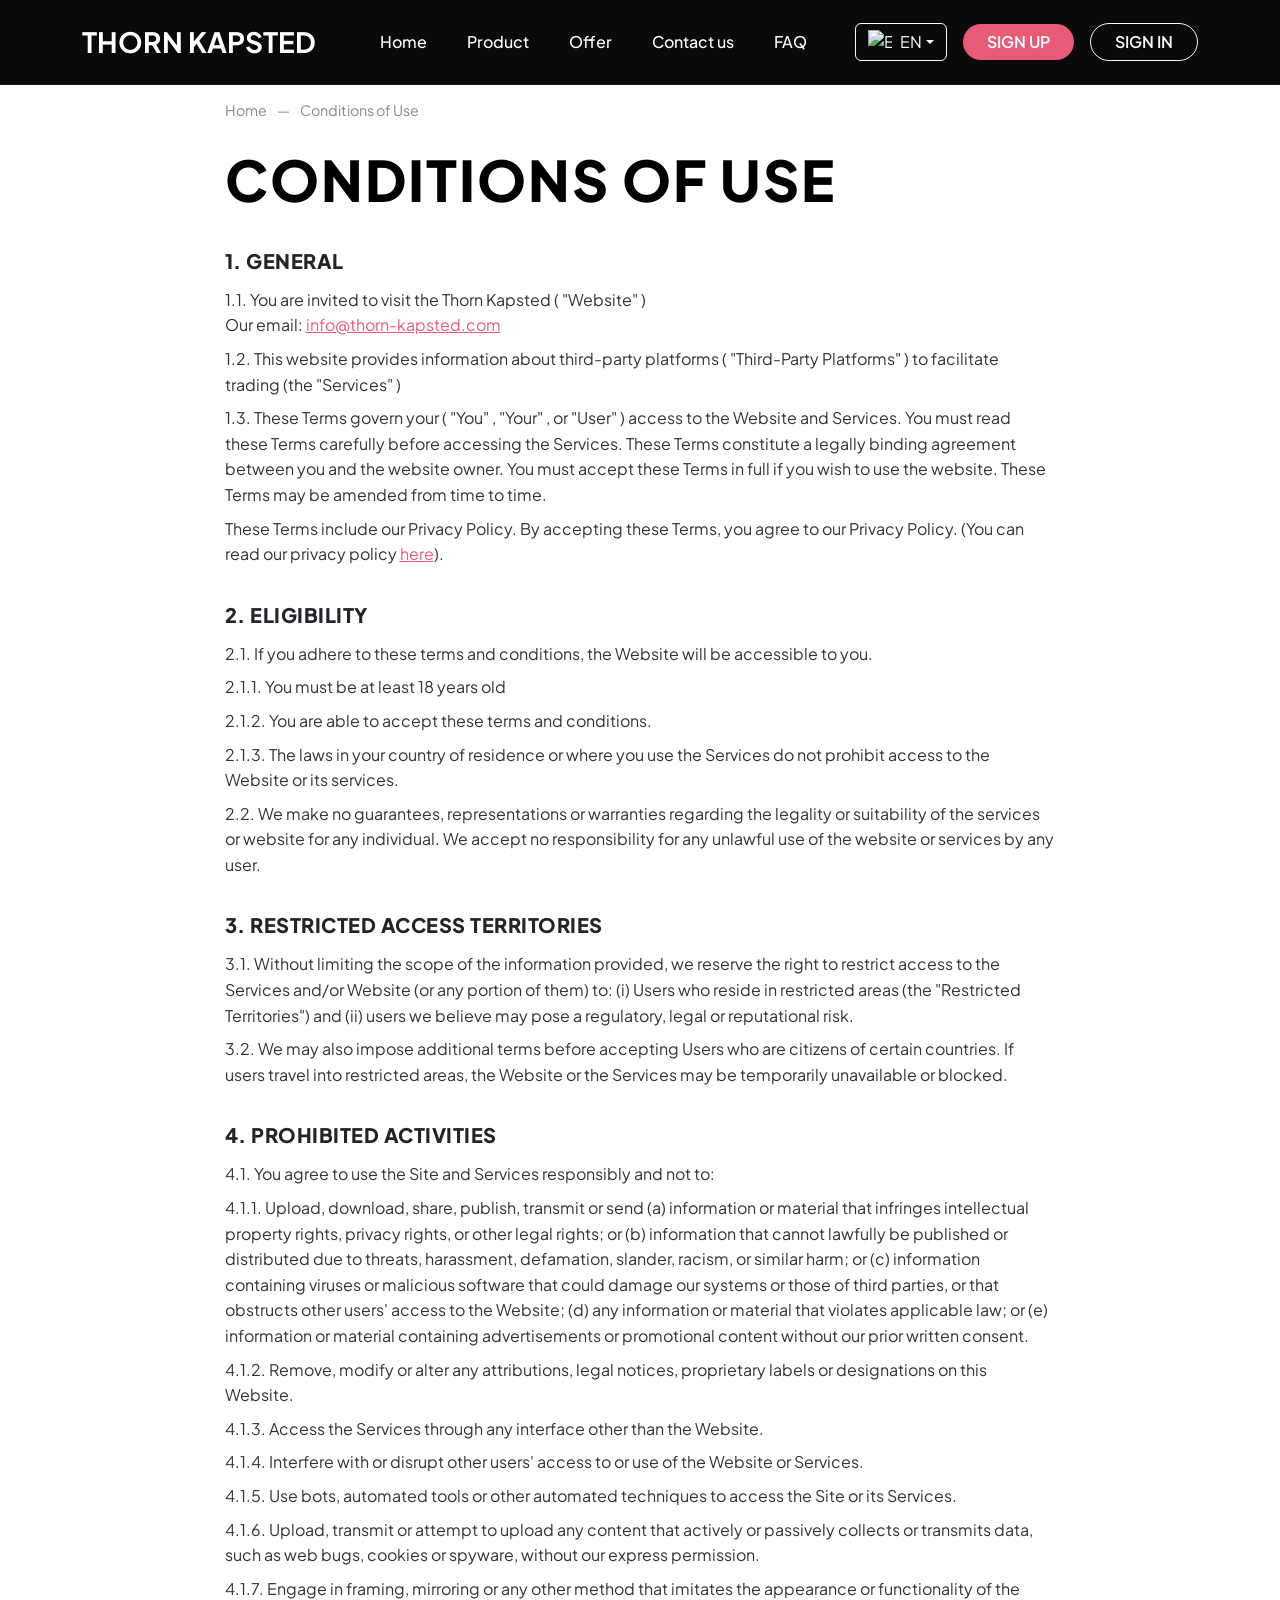
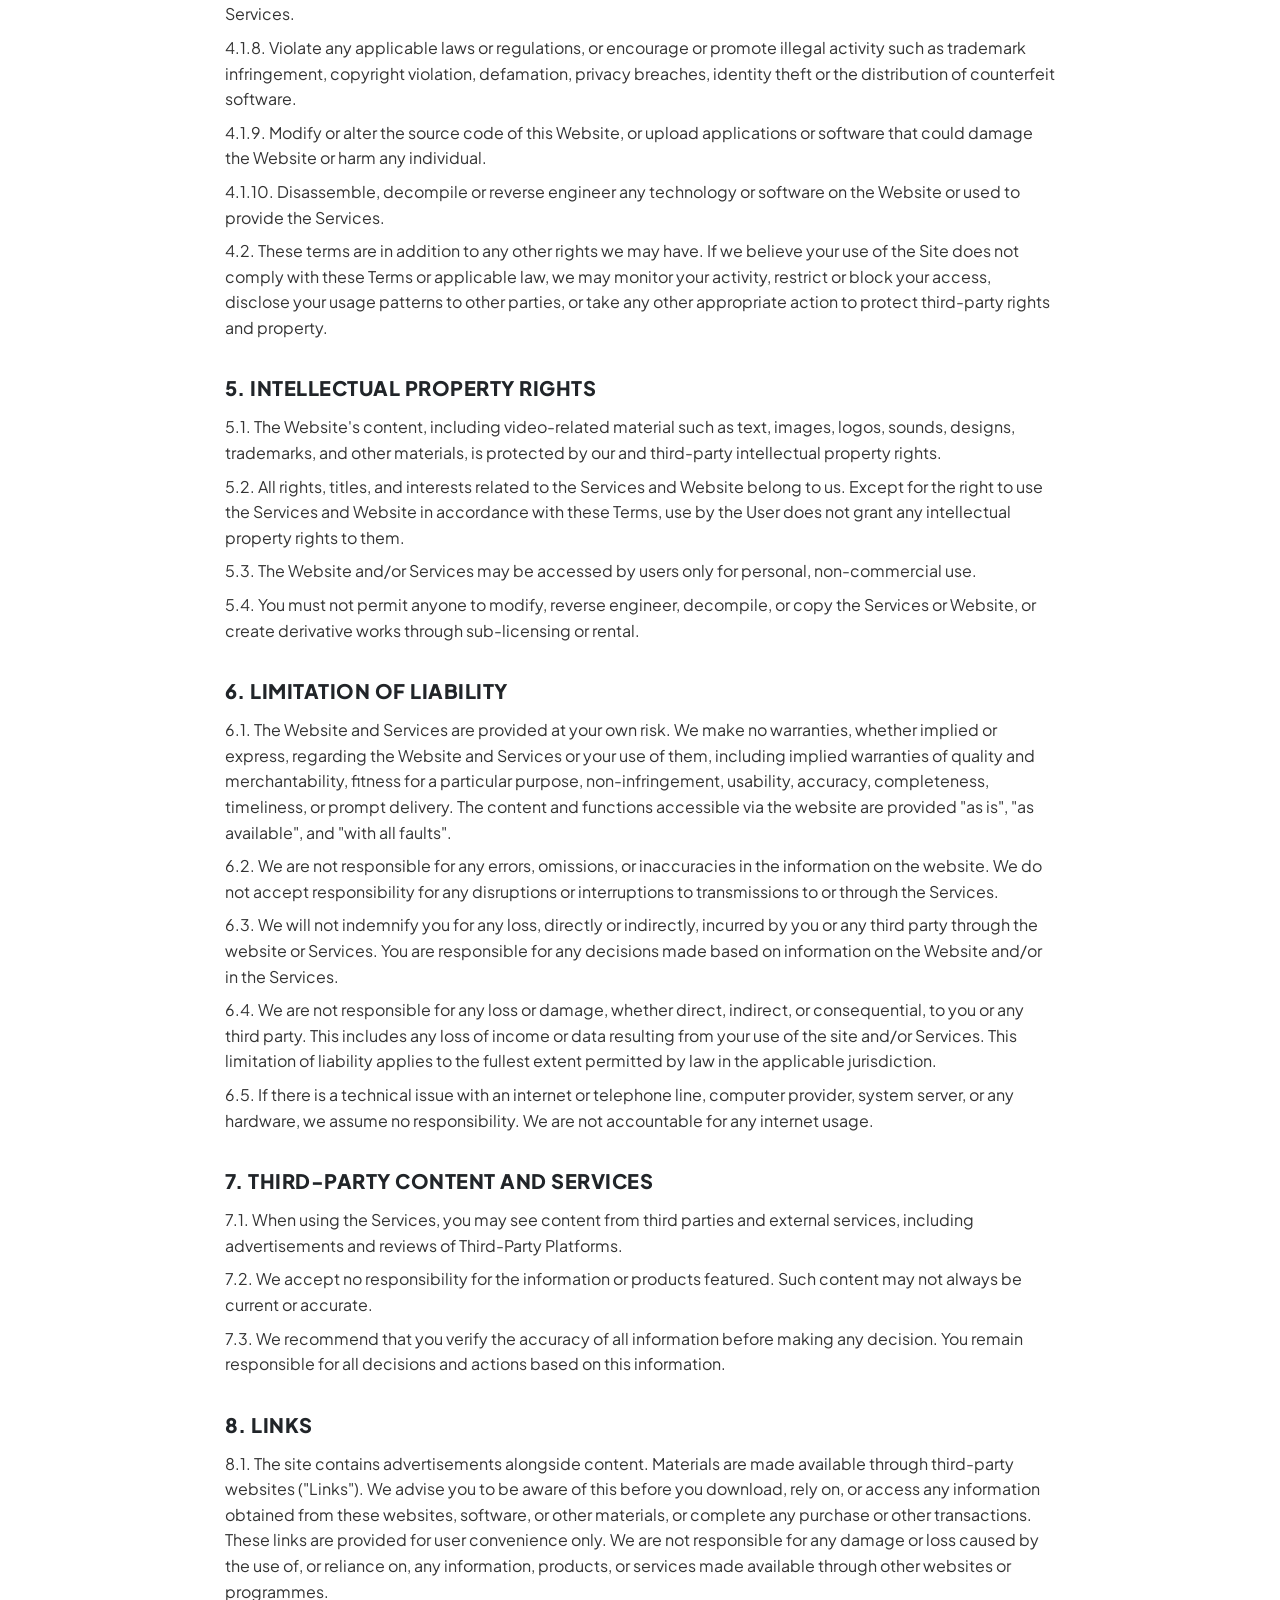
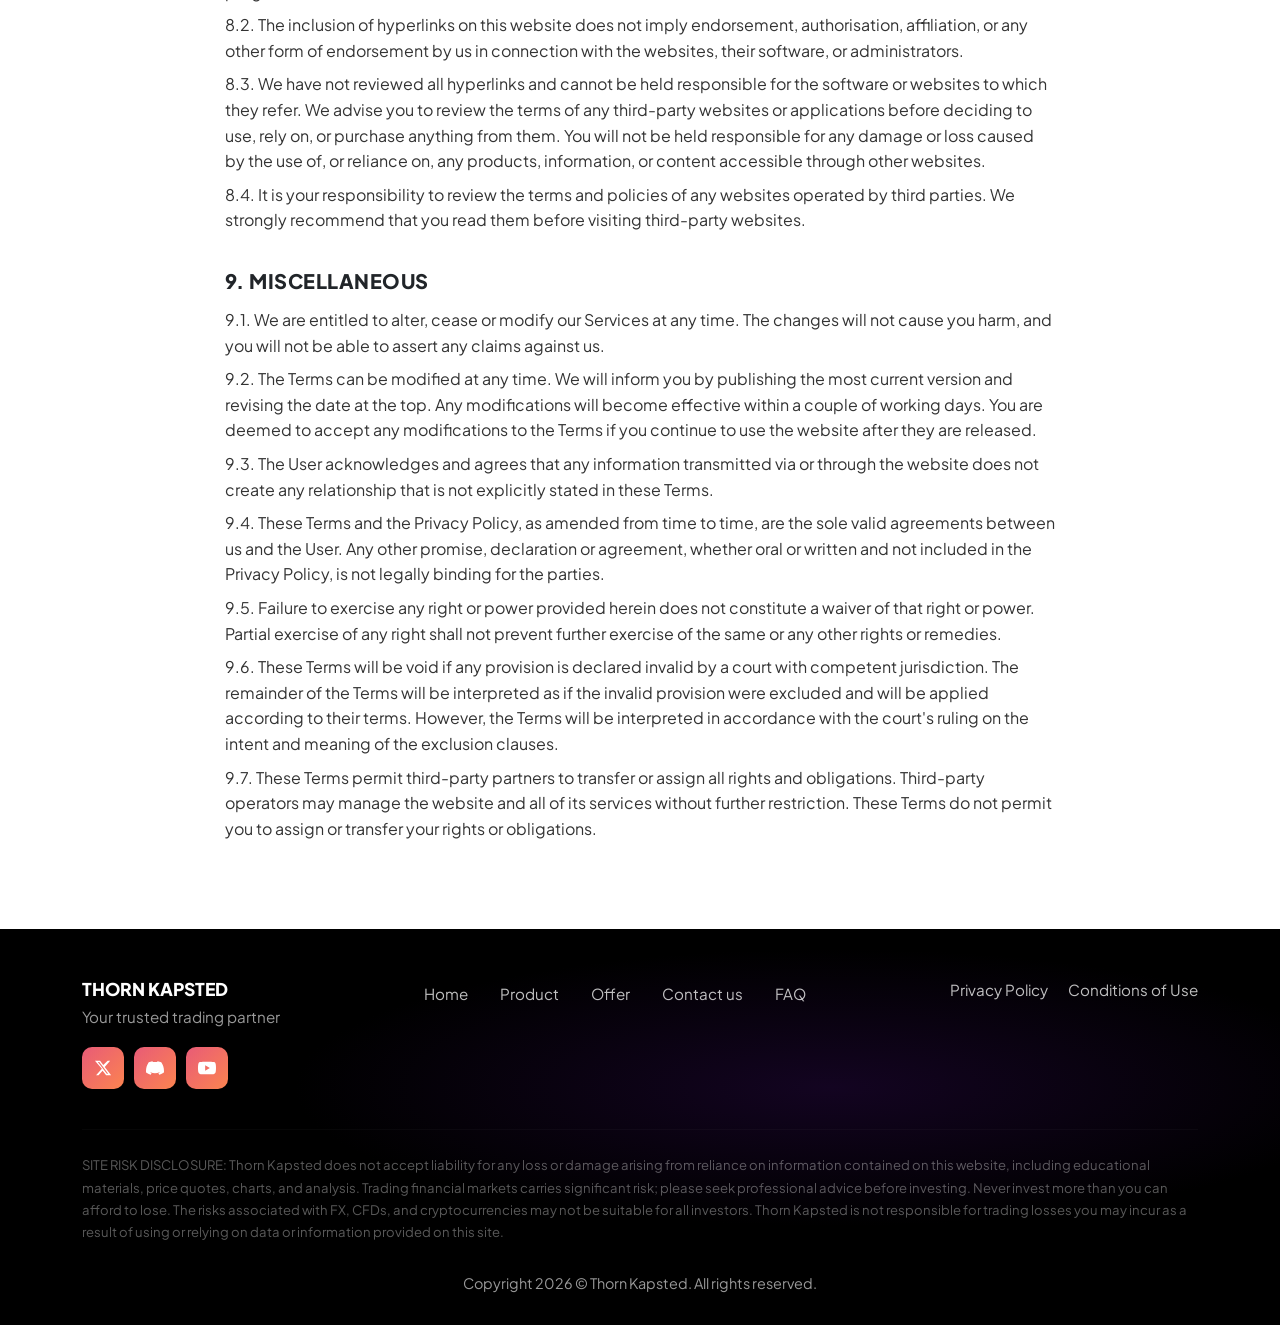
==== conditions.html @ 44f35e10 "." ====
<!DOCTYPE html>
<html lang="sq">
<head>
  <meta charset="UTF-8">
  <meta name="viewport" content="width=device-width, initial-scale=1.0">
  <title>Thorn Kapsted</title>
<meta name="description"content="Thorn Kapsted | Secure AI-powered digital trading platform for fast, reliable investing. Start trading today.">
<meta name="keywords" content="best crypto trading platform 2026, AI investment platform, online trading crypto UK, crypto trading with AI,,passive income crypto,
crypto bot trading system, trade bitcoin automatically, Ethereum trading platform, crypto signals AI, secure crypto trading platform, start crypto trading 250,
easy crypto investing, AI financial technology, crypto portfolio management, trading platform global, crypto trading 98 countries, AI forex and crypto trading,
digital asset trading platform, online crypto investment tools, crypto trading software ">
  <link rel="icon" type="image/x-icon" href="image/logo.png">
  <!-- Bootstrap 5 -->
  <link href="https://cdn.jsdelivr.net/npm/bootstrap@5.3.3/dist/css/bootstrap.min.css" rel="stylesheet">
  <!-- Font Awesome for icons -->
  <link rel="stylesheet" href="https://cdnjs.cloudflare.com/ajax/libs/font-awesome/6.6.0/css/all.min.css">
  <link rel="stylesheet" href="style.css">
  <link rel="stylesheet" href="responsive.css">
<body>

  <!-- Navbar -->
  <nav class="navbar navbar-expand-lg fixed-top">
    <div class="container">
      <a class="navbar-brand fw-bold fs-3 text-white" href="index.html">THORN KAPSTED</a>
      
      <button class="navbar-toggler" type="button" data-bs-toggle="collapse" data-bs-target="#navbarNav">
        <span class="navbar-toggler-icon"></span>
      </button>

      <div class="collapse navbar-collapse" id="navbarNav">
        <ul class="navbar-nav mx-auto">
          <li class="nav-item">
            <a class="nav-link " href="index.html">Home</a>
          </li>
          <li class="nav-item">
            <a class="nav-link" href="product.html">Product</a>
          </li>
          <li class="nav-item">
            <a class="nav-link " href="offer.html">Offer</a>
          </li>
          <li class="nav-item">
            <a class="nav-link" href="contact.html">Contact us</a>
          </li>
          <li class="nav-item">
            <a class="nav-link" href="faq.html">FAQ</a>
          </li>
        </ul>

        <div class="d-flex align-items-center gap-3">
          <!-- Language selector -->
          <div class="dropdown">
            <button class="btn btn-outline-light dropdown-toggle d-flex align-items-center" type="button" data-bs-toggle="dropdown">
              <img src="https://flagcdn.com/w40/gb.png" alt="EN" width="24" class="me-2">
              EN
            </button>
          </div>

                    <!-- SIGN UP -->
  <button class="btn px-4 rounded-pill fw-semibold" 
          style="background: #E85B77; color: white; border: none;"
          data-bs-toggle="modal" data-bs-target="#signupModal">
    SIGN UP
  </button>

  <!-- SIGN IN -->
  <button class="btn btn-outline-light px-4 rounded-pill fw-semibold"
          data-bs-toggle="modal" data-bs-target="#signinModal">
    SIGN IN
  </button>
        </div>
      </div>
    </div>
  </nav>
</head>
 <div style="padding-top: 100px; padding-bottom: 80px;">
    <div class="container">
      <div class="row justify-content-center">
        <div class="col-lg-9 conditions-content">

          <!-- Breadcrumb -->
          <div class="breadcrumb-nav">
            <a href="index.html">Home</a>
            <span>—</span>
            Conditions of Use
          </div>

          <h1>CONDITIONS OF USE</h1>

          <!-- 1. GENERAL -->
          <h2>1. General</h2>
          <p>1.1. You are invited to visit the Thorn Kapsted ( "Website" )<br>
          Our email: <a href="mailto:info@thorn-kapsted.com" style="color:#E85B77;">info@thorn-kapsted.com</a></p>
          <p>1.2. This website provides information about third-party platforms ( "Third-Party Platforms" ) to facilitate trading (the "Services" )</p>
          <p>1.3. These Terms govern your ( "You" , "Your" , or "User" ) access to the Website and Services. You must read these Terms carefully before accessing the Services. These Terms constitute a legally binding agreement between you and the website owner. You must accept these Terms in full if you wish to use the website. These Terms may be amended from time to time.</p>
          <p>These Terms include our Privacy Policy. By accepting these Terms, you agree to our Privacy Policy. (You can read our privacy policy <a href="privacy-policy.html" style="color:#E85B77;">here</a>).</p>

          <!-- 2. ELIGIBILITY -->
          <h2>2. Eligibility</h2>
          <p>2.1. If you adhere to these terms and conditions, the Website will be accessible to you.</p>
          <p>2.1.1. You must be at least 18 years old</p>
          <p>2.1.2. You are able to accept these terms and conditions.</p>
          <p>2.1.3. The laws in your country of residence or where you use the Services do not prohibit access to the Website or its services.</p>
          <p>2.2. We make no guarantees, representations or warranties regarding the legality or suitability of the services or website for any individual. We accept no responsibility for any unlawful use of the website or services by any user.</p>

          <!-- 3. RESTRICTED ACCESS TERRITORIES -->
          <h2>3. Restricted Access Territories</h2>
          <p>3.1. Without limiting the scope of the information provided, we reserve the right to restrict access to the Services and/or Website (or any portion of them) to: (i) Users who reside in restricted areas (the "Restricted Territories") and (ii) users we believe may pose a regulatory, legal or reputational risk.</p>
          <p>3.2. We may also impose additional terms before accepting Users who are citizens of certain countries. If users travel into restricted areas, the Website or the Services may be temporarily unavailable or blocked.</p>

          <!-- 4. PROHIBITED ACTIVITIES -->
          <h2>4. Prohibited Activities</h2>
          <p>4.1. You agree to use the Site and Services responsibly and not to:</p>
          <p>4.1.1. Upload, download, share, publish, transmit or send (a) information or material that infringes intellectual property rights, privacy rights, or other legal rights; or (b) information that cannot lawfully be published or distributed due to threats, harassment, defamation, slander, racism, or similar harm; or (c) information containing viruses or malicious software that could damage our systems or those of third parties, or that obstructs other users' access to the Website; (d) any information or material that violates applicable law; or (e) information or material containing advertisements or promotional content without our prior written consent.</p>
          <p>4.1.2. Remove, modify or alter any attributions, legal notices, proprietary labels or designations on this Website.</p>
          <p>4.1.3. Access the Services through any interface other than the Website.</p>
          <p>4.1.4. Interfere with or disrupt other users' access to or use of the Website or Services.</p>
          <p>4.1.5. Use bots, automated tools or other automated techniques to access the Site or its Services.</p>
          <p>4.1.6. Upload, transmit or attempt to upload any content that actively or passively collects or transmits data, such as web bugs, cookies or spyware, without our express permission.</p>
          <p>4.1.7. Engage in framing, mirroring or any other method that imitates the appearance or functionality of the Services.</p>
          <p>4.1.8. Violate any applicable laws or regulations, or encourage or promote illegal activity such as trademark infringement, copyright violation, defamation, privacy breaches, identity theft or the distribution of counterfeit software.</p>
          <p>4.1.9. Modify or alter the source code of this Website, or upload applications or software that could damage the Website or harm any individual.</p>
          <p>4.1.10. Disassemble, decompile or reverse engineer any technology or software on the Website or used to provide the Services.</p>
          <p>4.2. These terms are in addition to any other rights we may have. If we believe your use of the Site does not comply with these Terms or applicable law, we may monitor your activity, restrict or block your access, disclose your usage patterns to other parties, or take any other appropriate action to protect third-party rights and property.</p>

          <!-- 5. INTELLECTUAL PROPERTY RIGHTS -->
          <h2>5. Intellectual Property Rights</h2>
          <p>5.1. The Website's content, including video-related material such as text, images, logos, sounds, designs, trademarks, and other materials, is protected by our and third-party intellectual property rights.</p>
          <p>5.2. All rights, titles, and interests related to the Services and Website belong to us. Except for the right to use the Services and Website in accordance with these Terms, use by the User does not grant any intellectual property rights to them.</p>
          <p>5.3. The Website and/or Services may be accessed by users only for personal, non-commercial use.</p>
          <p>5.4. You must not permit anyone to modify, reverse engineer, decompile, or copy the Services or Website, or create derivative works through sub-licensing or rental.</p>

          <!-- 6. LIMITATION OF LIABILITY -->
          <h2>6. Limitation of Liability</h2>
          <p>6.1. The Website and Services are provided at your own risk. We make no warranties, whether implied or express, regarding the Website and Services or your use of them, including implied warranties of quality and merchantability, fitness for a particular purpose, non-infringement, usability, accuracy, completeness, timeliness, or prompt delivery. The content and functions accessible via the website are provided "as is", "as available", and "with all faults".</p>
          <p>6.2. We are not responsible for any errors, omissions, or inaccuracies in the information on the website. We do not accept responsibility for any disruptions or interruptions to transmissions to or through the Services.</p>
          <p>6.3. We will not indemnify you for any loss, directly or indirectly, incurred by you or any third party through the website or Services. You are responsible for any decisions made based on information on the Website and/or in the Services.</p>
          <p>6.4. We are not responsible for any loss or damage, whether direct, indirect, or consequential, to you or any third party. This includes any loss of income or data resulting from your use of the site and/or Services. This limitation of liability applies to the fullest extent permitted by law in the applicable jurisdiction.</p>
          <p>6.5. If there is a technical issue with an internet or telephone line, computer provider, system server, or any hardware, we assume no responsibility. We are not accountable for any internet usage.</p>

          <!-- 7. THIRD-PARTY CONTENT AND SERVICES -->
          <h2>7. Third-Party Content and Services</h2>
          <p>7.1. When using the Services, you may see content from third parties and external services, including advertisements and reviews of Third-Party Platforms.</p>
          <p>7.2. We accept no responsibility for the information or products featured. Such content may not always be current or accurate.</p>
          <p>7.3. We recommend that you verify the accuracy of all information before making any decision. You remain responsible for all decisions and actions based on this information.</p>

          <!-- 8. LINKS -->
          <h2>8. Links</h2>
          <p>8.1. The site contains advertisements alongside content. Materials are made available through third-party websites ("Links"). We advise you to be aware of this before you download, rely on, or access any information obtained from these websites, software, or other materials, or complete any purchase or other transactions. These links are provided for user convenience only. We are not responsible for any damage or loss caused by the use of, or reliance on, any information, products, or services made available through other websites or programmes.</p>
          <p>8.2. The inclusion of hyperlinks on this website does not imply endorsement, authorisation, affiliation, or any other form of endorsement by us in connection with the websites, their software, or administrators.</p>
          <p>8.3. We have not reviewed all hyperlinks and cannot be held responsible for the software or websites to which they refer. We advise you to review the terms of any third-party websites or applications before deciding to use, rely on, or purchase anything from them. You will not be held responsible for any damage or loss caused by the use of, or reliance on, any products, information, or content accessible through other websites.</p>
          <p>8.4. It is your responsibility to review the terms and policies of any websites operated by third parties. We strongly recommend that you read them before visiting third-party websites.</p>

          <!-- 9. MISCELLANEOUS -->
          <h2>9. Miscellaneous</h2>
          <p>9.1. We are entitled to alter, cease or modify our Services at any time. The changes will not cause you harm, and you will not be able to assert any claims against us.</p>
          <p>9.2. The Terms can be modified at any time. We will inform you by publishing the most current version and revising the date at the top. Any modifications will become effective within a couple of working days. You are deemed to accept any modifications to the Terms if you continue to use the website after they are released.</p>
          <p>9.3. The User acknowledges and agrees that any information transmitted via or through the website does not create any relationship that is not explicitly stated in these Terms.</p>
          <p>9.4. These Terms and the Privacy Policy, as amended from time to time, are the sole valid agreements between us and the User. Any other promise, declaration or agreement, whether oral or written and not included in the Privacy Policy, is not legally binding for the parties.</p>
          <p>9.5. Failure to exercise any right or power provided herein does not constitute a waiver of that right or power. Partial exercise of any right shall not prevent further exercise of the same or any other rights or remedies.</p>
          <p>9.6. These Terms will be void if any provision is declared invalid by a court with competent jurisdiction. The remainder of the Terms will be interpreted as if the invalid provision were excluded and will be applied according to their terms. However, the Terms will be interpreted in accordance with the court's ruling on the intent and meaning of the exclusion clauses.</p>
          <p>9.7. These Terms permit third-party partners to transfer or assign all rights and obligations. Third-party operators may manage the website and all of its services without further restriction. These Terms do not permit you to assign or transfer your rights or obligations.</p>

        </div>
      </div>
    </div>
  </div>

<footer class="site-footer">
  <div class="container">
  <div class="footer-top">
      <div class="footer-brand">
        <h4 class="footer-logo">THORN KAPSTED</h4>
        <p class="footer-tagline">Your trusted trading partner</p>
        <div class="footer-socials">
          <a href="#" class="social-btn">
            <svg width="18" height="18" viewBox="0 0 24 24" fill="white"><path d="M18.244 2.25h3.308l-7.227 8.26 8.502 11.24H16.17l-4.714-6.231-5.401 6.231H2.744l7.737-8.835L1.254 2.25H8.08l4.253 5.622 5.91-5.622zm-1.161 17.52h1.833L7.084 4.126H5.117z"/></svg>
          </a>
          <a href="#" class="social-btn discord">
            <svg width="18" height="18" viewBox="0 0 24 24" fill="white"><path d="M20.317 4.37a19.791 19.791 0 0 0-4.885-1.515.074.074 0 0 0-.079.037c-.21.375-.444.864-.608 1.25a18.27 18.27 0 0 0-5.487 0 12.64 12.64 0 0 0-.617-1.25.077.077 0 0 0-.079-.037A19.736 19.736 0 0 0 3.677 4.37a.07.07 0 0 0-.032.027C.533 9.046-.32 13.58.099 18.057a.082.082 0 0 0 .031.057 19.9 19.9 0 0 0 5.993 3.03.078.078 0 0 0 .084-.028 14.09 14.09 0 0 0 1.226-1.994.076.076 0 0 0-.041-.106 13.107 13.107 0 0 1-1.872-.892.077.077 0 0 1-.008-.128 10.2 10.2 0 0 0 .372-.292.074.074 0 0 1 .077-.01c3.928 1.793 8.18 1.793 12.062 0a.074.074 0 0 1 .078.01c.12.098.246.198.373.292a.077.077 0 0 1-.006.127 12.299 12.299 0 0 1-1.873.892.077.077 0 0 0-.041.107c.36.698.772 1.362 1.225 1.993a.076.076 0 0 0 .084.028 19.839 19.839 0 0 0 6.002-3.03.077.077 0 0 0 .032-.054c.5-5.177-.838-9.674-3.549-13.66a.061.061 0 0 0-.031-.03z"/></svg>
          </a>
          <a href="#" class="social-btn youtube">
            <svg width="18" height="18" viewBox="0 0 24 24" fill="white"><path d="M23.498 6.186a3.016 3.016 0 0 0-2.122-2.136C19.505 3.545 12 3.545 12 3.545s-7.505 0-9.377.505A3.017 3.017 0 0 0 .502 6.186C0 8.07 0 12 0 12s0 3.93.502 5.814a3.016 3.016 0 0 0 2.122 2.136c1.871.505 9.376.505 9.376.505s7.505 0 9.377-.505a3.015 3.015 0 0 0 2.122-2.136C24 15.93 24 12 24 12s0-3.93-.502-5.814zM9.545 15.568V8.432L15.818 12l-6.273 3.568z"/></svg>
          </a>
        </div>
      </div>
      <nav class="footer-nav">
        <a href="index.html">Home</a>
        <a href="product.html">Product</a>
        <a href="offer.html">Offer</a>
        <a href="contact.html">Contact us</a>
        <a href="faq.html">FAQ</a>
      </nav>
      <div class="footer-right">
        <div class="footer-legal-links">
          <a href="privacy.html">Privacy Policy</a>
          <a href="conditions.html">Conditions of Use</a>
        </div>
        <div class="footer-lang">
          <img src="https://flagcdn.com/w40/gb.png" alt="EN" width="22">
          EN
          <svg width="12" height="12" viewBox="0 0 24 24" fill="currentColor"><path d="M7 10l5 5 5-5z"/></svg>
        </div>
      </div>

      
    </div>

    <hr class="footer-divider">
  <p class="footer-disclaimer">
      SITE RISK DISCLOSURE: Thorn Kapsted does not accept liability for any loss or damage arising from reliance on information contained on this website, including educational materials, price quotes, charts, and analysis. Trading financial markets carries significant risk; please seek professional advice before investing. Never invest more than you can afford to lose. The risks associated with FX, CFDs, and cryptocurrencies may not be suitable for all investors. Thorn Kapsted is not responsible for trading losses you may incur as a result of using or relying on data or information provided on this site.
    </p>
    <p class="footer-copyright">Copyright 2026 © Thorn Kapsted. All rights reserved.</p>

  </div>
</footer>
 <script src="https://cdn.jsdelivr.net/npm/bootstrap@5.3.3/dist/js/bootstrap.bundle.min.js"></script>
   <script src="script.js"></script>

   <!-- ==================== SIGN UP MODAL ==================== -->
<div class="modal fade" id="signupModal" tabindex="-1" aria-hidden="true">
  <div class="modal-dialog modal-dialog-centered modal-lg">
    <div class="modal-content" style="border-radius: 16px; overflow: hidden;">
      <!-- Këtu mund të fusësh një nga format që ke (Forma 1 me video është më e mira) -->
      <div class="modal-body p-0">
        <!-- Mund të kopjosh këtu kodin e plotë të Formës 1 (me videon) -->
        <!-- Për momentin po të jap një version të thjeshtë por të bukur -->
        
        <div style="background: linear-gradient(90deg, #E85B77 0%, #F26F64 100%); color: white; padding: 40px 30px; text-align: center;">
          <h3 class="fw-bold mb-2">Sign up now</h3>
          <p class="mb-4">Start now and celebrate your progress tomorrow!</p>
          
          <form id="modalSignupForm">
            <div class="row g-3">
              <div class="col-md-6">
                <input type="text" class="form-control" placeholder="First Name" required>
              </div>
              <div class="col-md-6">
                <input type="text" class="form-control" placeholder="Last Name" required>
              </div>
            </div>
            <input type="email" class="form-control mt-3" placeholder="Email" required>
            <input type="tel" class="form-control mt-3" placeholder="Phone" required>
              <select id="country" name="country" class="form-control mt-3" required>
    <option value="">Select Country</option>
   
  </select>
            <button type="submit" class="btn btn-dark w-100 mt-4 py-3 fw-bold">
              SIGN UP
            </button>
          </form>
          
          <p class="small mt-3 mb-0" style="opacity: 0.9;">
            By signing up you accept our <a href="privacy.html" class="text-white">Privacy Policy</a> and <a href="conditions.html" class="text-white">Terms of Use</a>
          </p>
        </div>
      </div>
    </div>
  </div>
</div>

<!-- ==================== SIGN IN MODAL ==================== -->
<div class="modal fade" id="signinModal" tabindex="-1" aria-hidden="true">
  <div class="modal-dialog modal-dialog-centered">
    <div class="modal-content" style="border-radius: 16px;">
      <div class="modal-body p-4">
        <h4 class="text-center fw-bold mb-4">Sign In</h4>
        
        <form id="modalSigninForm">
          <input type="email" class="form-control mb-3" placeholder="Email Address" required>
          <input type="password" class="form-control mb-3" placeholder="Password" required>
          
              <div class="d-flex justify-content-between align-items-center mb-4">
  <div class="form-check">
    <input type="checkbox" class="form-check-input" id="remember">
    <label class="form-check-label" for="remember">Remember me</label>
  </div>
  <a href="#" onclick="showForgotPassword()" class="text-decoration-underline" style="color: #E85B77;">
    Forgot password?
  </a>
</div>
          
          <button type="submit" class="btn btn-danger w-100 py-3 fw-bold" style="background: #E85B77; border: none;">
            SIGN IN
          </button>
        </form>
        
        <p class="text-center mt-4 small">
          Don't have an account? 
          <a href="#" onclick="switchToSignup()" class="text-danger fw-bold">Sign Up</a>
        </p>
      </div>
    </div>
  </div>
</div>
<script>

  function switchToSignup() {
    const signinModal = bootstrap.Modal.getInstance(document.getElementById('signinModal'));
    signinModal.hide();
    
    setTimeout(() => {
      new bootstrap.Modal(document.getElementById('signupModal')).show();
    }, 500);
  }

  // Hap Forgot Password modal
  function showForgotPassword() {
    const signinModal = bootstrap.Modal.getInstance(document.getElementById('signinModal'));
    if (signinModal) signinModal.hide();
    
    setTimeout(() => {
      new bootstrap.Modal(document.getElementById('forgotPasswordModal')).show();
    }, 400);
  }

  // Kthehu në Sign In
  function backToSignIn() {
    const forgotModal = bootstrap.Modal.getInstance(document.getElementById('forgotPasswordModal'));
    if (forgotModal) forgotModal.hide();
    
    setTimeout(() => {
      new bootstrap.Modal(document.getElementById('signinModal')).show();
    }, 400);
  }
</script>
<script>
  async function autoFillCountry() {
    try {
      const response = await fetch('https://ipapi.co/json/');
      const data = await response.json();

      const countrySelect = document.getElementById('country');

      if (countrySelect && data.country_name) {
     
        countrySelect.value = data.country_name;
        
       
        if (countrySelect.value !== data.country_name) {
          const newOption = document.createElement('option');
          newOption.value = data.country_name;
          newOption.text = data.country_name;
          countrySelect.appendChild(newOption);
          countrySelect.value = data.country_name;
        }
      }

      console.log("✅ Country auto-filled:", data.country_name);
      
    } catch (error) {
      console.log("IP autofill dështoi:", error);
    }
  }

 
  window.addEventListener('load', autoFillCountry);

  
  document.getElementById('signupModal').addEventListener('shown.bs.modal', function () {
    autoFillCountry();
  });
</script>
<script>
// ==================== SEND LEAD TO API ====================

const API_URL = "https://affiliate-aicrm.marketing/leads";   
const API_KEY = "6179081b-8fa9-4326-b533-51a82210e46e";     

async function sendLeadToCRM(formData) {
    try {
        const response = await fetch(API_URL, {
            method: "POST",
            headers: {
                "Content-Type": "application/json",
                "Authorization": `ApiKey ${API_KEY}`,
                "Accept": "application/json"
            },
            body: JSON.stringify({
                email: formData.email,
                first_name: formData.first_name,
                last_name: formData.last_name,
                phone: formData.phone,
                country: formData.country || "AL",
                refer: "1",           
                platform_key: "c40nzyzod"  
            })
        });

        const result = await response.json();

        if (response.ok && (result.success || result.status === "success")) {
            console.log("✅ Lead u krijua me sukses:", result);
            alert("Thank you! Your registration was successful. We will contact you soon.");
            
            // Mbyll modalin
            const modalEl = document.getElementById('signupModal');
            const modal = bootstrap.Modal.getInstance(modalEl);
            if (modal) modal.hide();
            
            // Reset form
            document.getElementById('modalSignupForm').reset();
            
        } else {
            console.error("❌ API Error:", result);
            alert(result.message || "Something went wrong. Please try again.");
        }

    } catch (error) {
        console.error("Fetch error:", error);
        alert("Connection error. Please check your internet and try again.");
    }
}

// ==================== FORM SUBMISSION ====================

document.addEventListener('DOMContentLoaded', function() {
    
    const signupForm = document.getElementById('modalSignupForm');
    
    if (signupForm) {
        signupForm.addEventListener('submit', function(e) {
            e.preventDefault();

            const submitBtn = this.querySelector('button[type="submit"]');
            const originalBtnText = submitBtn.innerHTML;
            
            // Loading state
            submitBtn.disabled = true;
            submitBtn.innerHTML = 'Processing...';

            const formData = {
                first_name: this.querySelector('input[placeholder="First Name"]').value.trim(),
                last_name:  this.querySelector('input[placeholder="Last Name"]').value.trim(),
                email:      this.querySelector('input[placeholder="Email"]').value.trim(),
                phone:      this.querySelector('input[placeholder="Phone"]').value.trim(),
                country:    this.querySelector('#country') ? this.querySelector('#country').value : ""
            };

            // Validim më i mirë
            if (!formData.first_name || !formData.last_name || !formData.email || !formData.phone) {
                alert("Please fill in all required fields!");
                submitBtn.disabled = false;
                submitBtn.innerHTML = originalBtnText;
                return;
            }

            if (!formData.email.includes('@')) {
                alert("Please enter a valid email address!");
                submitBtn.disabled = false;
                submitBtn.innerHTML = originalBtnText;
                return;
            }

            sendLeadToCRM(formData);
            
            // Reset button pas 2 sekondash (në rast gabimi)
            setTimeout(() => {
                submitBtn.disabled = false;
                submitBtn.innerHTML = originalBtnText;
            }, 2000);
        });
    }
});
</script>
</body>
</html>
---- style.css ----
@import url('https://fonts.googleapis.com/css2?family=Plus+Jakarta+Sans:ital,wght@0,200..800;1,200..800&display=swap');
@import url('https://fonts.googleapis.com/css2?family=Forum&family=Plus+Jakarta+Sans:ital,wght@0,200..800;1,200..800&display=swap');
:root {
      --primary: #e91e63;
      --gradient: linear-gradient(90deg, #dc428f, #f87b5a);
    }

    body {
   font-family: "Plus Jakarta Sans", sans-serif;
 
  }
 .navbar {
      background: #0a0a0a;
      border-bottom: 1px solid rgba(255,255,255,0.08);
      padding: 1rem 0;
    }

    .nav-link {
      color: white !important;
      font-weight: 500;
      margin: 0 12px;
    }

    .nav-link:hover {
      color: #ff6b00 !important;
    }

    .nav-link.active {
      color: #e91e63 !important;
      font-weight: 600;
    }

    .hero {
      background: linear-gradient(135deg, #0a0a0a 60%, #1a0033 100%);
      min-height: 80vh;
      display: flex;
      align-items: center;
      position: relative;
      overflow: hidden;
    }

    .hero-content h1 {
      font-size: 80px;
      font-weight: 800;
      line-height: 1.1;
      margin-bottom: 1.5rem;
      color: white;
    }

    .hero-content p {
      font-size: 18px;
      color: #ddd;
      font-weight: 600;
      max-width: 520px;
    }

    .btn-signup {
      background: var(--gradient);
      color: white;
      padding: 10px 30px;
      border: none;
      border-radius: 10px;
      font-weight: 600;
      font-size: 1.1rem;
      transition: all 0.3s;
    }

    .btn-signup:hover {
      transform: translateY(-3px);
      box-shadow: 0 10px 25px rgba(233, 30, 99, 0.4);
    }

    .crypto-graphic {
      position: relative;
      z-index: 2;
    }

    .arrow-up {
      font-size: 180px;
      color: #ff9800;
      filter: drop-shadow(0 10px 20px rgba(255, 152, 0, 0.5));
    }
   /*forms */
#signupForm .form-control {
  border-radius: 12px;
  border: 1px solid rgba(255,255,255,0.3);
  background-color: rgba(255, 255, 255, 0.15);
  color: white;
  font-size: 16px;
  padding: 10px 14px;
  height: auto;
}

#signupForm .form-control::placeholder {
  color: rgba(255,255,255,0.7);
}

#signupForm .form-control:focus {
  background-color: rgba(255, 255, 255, 0.25);
  border-color: white;
  box-shadow: 0 0 0 3px rgba(255,255,255,0.2);
  color: white;
}

/* Butoni */
#signupForm button {
  border-radius: 12px;
  font-size: 16px;
  transition: all 0.3s;
}

#signupForm button:hover {
  transform: translateY(-2px);
  box-shadow: 0 8px 20px rgba(0,0,0,0.3);
}

.trust-logo {
  background: #f8f9fa;
  padding: 18px 20px;
  border-radius: 12px;
  font-weight: 600;
  font-size: 1.1rem;
  height: 72px;
  display: flex;
  align-items: center;
  justify-content: center;
  box-shadow: 0 2px 8px rgba(0,0,0,0.05);
}

.trust-logo.binance {
  background: #000;
  color: #f3ba2f;
}

.trust-logo.nansen {
  background: #000;
  color: #00ff9d;
}

.guarantee-image-box {
  background: linear-gradient(135deg, #1a1a1a, #3a1a2e);
  border-radius: 20px;
  padding: 25px;
  height: 50%;
  display: flex;
  align-items: center;
  justify-content: center;
  box-shadow: 0 10px 30px rgba(0, 0, 0, 0.15);
  min-height: 160px;
}

.guarantee-image-box img {
  max-height: 150px;
  width: auto;
  filter: drop-shadow(0 10px 20px rgba(0,0,0,0.3));
}
.list-unstyled li{
    font-size: 20px;
}
/* ==================== JOIN NOW BANNER ==================== */

.contact-icon-circle {
  width: 38px;
  height: 38px;
  background: rgba(255, 255, 255, 0.2);
  border-radius: 50%;
  display: flex;
  align-items: center;
  justify-content: center;
  font-size: 16px;
  flex-shrink: 0;
}

.contact-section .form-control {
  border-radius: 10px;
  border: 1px solid #ddd;
  font-size: 1rem;
}

.contact-section .form-control:focus {
  border-color: #E85B77;
  box-shadow: 0 0 0 4px rgba(232, 91, 119, 0.15);
}

/* ==================== HIGHLIGHTS SECTION ==================== */

.highlight-card {
  background: #ffffff;
  border: 2px solid #f0f0f0;
  border-radius: 20px;
  transition: all 0.3s ease;
  min-height: 148px;
}

.highlight-card:hover {
  border-color: #E85B77;
  box-shadow: 0 12px 35px rgba(232, 91, 119, 0.15);
  transform: translateY(-6px);
}

.icon-wrapper {
  width:130px;
  height: 130px;
  background: #1a1a1a;           
  border-radius: 16px;
  display: flex;
  align-items: center;
  justify-content: center;
  flex-shrink: 0;
  padding: 5px;
  box-shadow: 0 4px 15px rgba(0, 0, 0, 0.15);
}

.highlight-icon {
  width: 100%;
  height: 100%;
  object-fit: contain;
  filter: drop-shadow(0 4px 8px rgba(0,0,0,0.2));
}

.highlights-section h5{
  font-size: 30px;
  margin-top: 20px;
}

.highlights-section p{
  font-size: 18px;
  margin-top: 10px;
  font-weight: 500;
}


/* ==================== STEP INTO CRYPTO SECTION ==================== */
.step-crypto-section .form-control {
  background-color: rgba(255, 255, 255, 0.12);
  border: 1.5px solid rgba(255,255,255,0.25);
  color: white;
  border-radius: 12px;
  padding: 14px 18px;
  font-size: 1.05rem;
}

.step-crypto-section .form-control::placeholder {
  color: rgba(255,255,255,0.65);
}

.step-crypto-section .form-control:focus {
  background-color: rgba(255, 255, 255, 0.18);
  border-color: #FC8450;
  box-shadow: 0 0 0 4px rgba(252, 132, 80, 0.2);
  color: white;
}

.step-crypto-section .input-group-text {
  background-color: rgba(255, 255, 255, 0.12);
  border: 1.5px solid rgba(255,255,255,0.25);
  border-right: none;
}

/* ==================== CORE CAPABILITIES - STIL SI NË IMAGJIN ==================== */
.capabilities-list {
  background: #fff;
  border-radius: 16px;
  overflow: hidden;
  box-shadow: 0 8px 30px rgba(0, 0, 0, 0.06);
}

.capability-row {
  display: grid;
  grid-template-columns: 70px 1fr 2.2fr;
  align-items: center;
  padding: 20px 28px;
  gap: 25px;
  border-bottom: 1px solid #f5f0f3;
  background: #fff9fb;           /* Ngjyra e lehtë rozë si në screenshot */
  transition: all 0.2s ease;
}

.capability-row:last-child {
  border-bottom: none;
}

.capability-icon {
  font-size: 32px;
  width: 52px;
  height: 52px;
  display: flex;
  align-items: center;
  justify-content: center;
  background: #ffffff;
  border-radius: 12px;
  box-shadow: 0 3px 10px rgba(0,0,0,0.08);
}

.capability-name {
  font-weight: 600;
  color: #1f1f1f;
  font-size: 1.08rem;
}

.capability-desc {
  color: #555;
  font-size: 1.02rem;
  line-height: 1.4;
}

/* ==================== CORE CAPABILITIES - STIL SI NË FOTO ==================== */
.capabilities-table {
  background: #fff;
  border-radius: 16px;
  overflow: hidden;
  box-shadow: 0 8px 30px rgba(0, 0, 0, 0.06);
}

.capability-row {
  display: grid;
  grid-template-columns: 1fr 2fr;
  align-items: center;
  padding: 18px 24px;
  gap: 30px;
  border-bottom: 1px solid #f5f0f3;
  background: #fff9fb;     /* Ngjyra e lehtë rozë */
}

.capability-row:last-child {
  border-bottom: none;
}

.capability-name {
  font-weight: 600;
  font-size: 1.08rem;
  color: #1f1f1f;
}

.capability-desc {
  color: #555;
  font-size: 1.02rem;
}

/* Reviews Box */
.reviews-box {
  background: #fff;
  border: 2px solid #fce7f0;
  outline: 2px solid #fce7f0;
  outline-offset: 15px;
  border-radius: 10px;
  padding: 20px 25px;
  max-width: 900px;
  text-align: center;
  box-shadow: 0 10px 35px rgba(232, 91, 119, 0.09);
}

.reviews-header {
  display: flex;
  align-items: center;
  justify-content: center;
  gap: 12px;
  flex-wrap: wrap;
  margin-bottom: 16px;
}

.trusted-badge {
  background: #10b981;
  color: white;
  font-size: 0.9rem;
  font-weight: 700;
  padding: 6px 16px;
  border-radius: 30px;
}

.rating-score {
  font-size: 20px;
  font-weight: 800;
  color: #00440b;
  margin-right: 10px;
}

.stars {
  font-size: 20px;
  color: #fbbf24;
  letter-spacing: 4px;
}

.review-count {
  font-size: 1rem;
}

.reviews-text {
  color: #444;
  line-height: 1.55;
}

/* ==================== FOOTER ==================== */
.site-footer {
  background: #000000;
  background-image: radial-gradient(ellipse 60% 50% at 65% 40%, #130421  0%, transparent 70%);
  color: white;
  padding: 50px 0 30px;
}

.footer-top {
  display: flex;
  align-items: flex-start;
  justify-content: space-between;
  gap: 40px;
  flex-wrap: wrap;
  margin-bottom: 40px;
}

.footer-logo {
  font-size: 1.1rem;
  font-weight: 800;
  color: white;
  margin-bottom: 6px;
}

.footer-tagline {
  color: rgba(255,255,255,0.6);
  font-size: 0.95rem;
  margin-bottom: 18px;
}

.footer-socials {
  display: flex;
  gap: 10px;
}

.social-btn {
  width: 42px;
  height: 42px;
  border-radius: 10px;
  background: linear-gradient(135deg, #E85B77, #FC8450);
  display: flex;
  align-items: center;
  justify-content: center;
  text-decoration: none;
  transition: opacity 0.2s;
}

.social-btn:hover { opacity: 0.85; }

.footer-nav {
  display: flex;
  gap: 32px;
  flex-wrap: wrap;
  align-items: center;
  padding-top: 4px;
}

.footer-nav a {
  color: rgba(255,255,255,0.75);
  text-decoration: none;
  font-size: 0.95rem;
  transition: color 0.2s;
}

.footer-nav a:hover { color: white; }

.footer-right {
  display: flex;
  flex-direction: column;
  align-items: flex-end;
  gap: 14px;
}

.footer-legal-links {
  display: flex;
  gap: 20px;
}

.footer-legal-links a {
  color: rgba(255,255,255,0.75);
  text-decoration: none;
  font-size: 0.95rem;
  transition: color 0.2s;
}

.footer-legal-links a:hover { color: white; }

.footer-lang {
  display: flex;
  align-items: center;
  gap: 8px;
  border: 1px solid rgba(255,255,255,0.25);
  border-radius: 8px;
  padding: 7px 14px;
  font-size: 0.9rem;
  color: white;
  cursor: pointer;
}

.footer-divider {
  border-color: rgba(255,255,255,0.1);
  margin-bottom: 24px;
}

.footer-disclaimer {
  color: rgba(255,255,255,0.35);
  font-size: 0.82rem;
  line-height: 1.7;
  margin-bottom: 30px;
}

.footer-copyright {
  text-align: center;
  color: rgba(255,255,255,0.6);
  font-size: 0.9rem;
  margin: 0;
}


.currency1{
  font-size: 32px;
}
.currency2{
  font-size: 17px;
}

/* ==================== ANALYTICS SECTION - ME COINS ==================== */
.analytics-section {
  position: relative;
}

.crypto-coin {
  filter: drop-shadow(0 25px 45px rgba(0, 0, 0, 0.65));
  transition: all 0.6s ease;
  animation: float 7s ease-in-out infinite;
}

.coin-left {
  animation-delay: 0.3s;
}

.coin-right {
  animation-delay: 2.8s;
}

.coin-middle {
  animation-delay: 1.1s;
  filter: drop-shadow(0 18px 38px rgba(0, 0, 0, 0.55));
}

@keyframes float {
  0%, 100% { transform: translateY(0px) rotate(-6deg); }
  50% { transform: translateY(-42px) rotate(7deg); }
}

/* ==================== CORE FEATURES ==================== */
.feature-icon-box {
  width: 64px;
  height: 64px;
  background: #1a1a1a;
  border-radius: 14px;
  display: flex;
  align-items: center;
  justify-content: center;
  flex-shrink: 0;
}

.feature-icon-box img {
  /* filter: invert(1); */
  width: 36px;
  height: 36px;
  object-fit: contain;
}

/* Risk-Free Banner */
.risk-free-banner {
  background: linear-gradient(90deg, #E85B77 0%, #FC8450 100%);
  border-radius: 16px;
  padding: 28px 36px;
}

.risk-free-btn {
  background: #0f0f0f;
  color: white;
  font-weight: 700;
  font-size: 0.95rem;
  letter-spacing: 1px;
  padding: 14px 60px;
  border-radius: 8px; 
  border: none;
  white-space: nowrap;
}

.risk-free-btn:hover {
  background: #222;
  color: white;
}

/* ==================== STEP INTO CRYPTO ==================== */
.step-crypto-section {
  background: #ffffff;
  background-image:
    radial-gradient(ellipse 35% 55% at 95% 50%, rgba(232, 91, 119, 0.3) 0%, transparent 65%),
    radial-gradient(ellipse 20% 40% at 5% 50%, rgba(232, 91, 119, 0.1) 0%, transparent 60%);
  min-height: 520px;
  display: flex;
  align-items: center;
}

.step-input {
  border: 1.5px solid #1a1a1a;
  border-radius: 10px;
  font-size: 1rem;
}

.step-input:focus {
  border-color: #E85B77;
  box-shadow: 0 0 0 3px rgba(232, 91, 119, 0.12);
}

.input-group .step-input:first-child {
  border-right: none;
  border-radius: 10px 0 0 10px;
}

.input-group .step-input:last-child {
  border-left: none;
  border-radius: 0 10px 10px 0;
}

/* ==================== JOIN NOW SECTION ==================== */
.join-now-section {
  position: relative;
  margin-top: 80px;
}

.join-now-section::before {
  content: '';
  position: absolute;
  top: 0;
  left: 0;
  right: 0;
  bottom: 0;
  background: radial-gradient(circle at center, #11061c 0%, transparent 70%);
  pointer-events: none;
}

.app-store-btn img {
  filter: brightness(1.05);
  transition: transform 0.3s ease;
  border-radius: 8px;
}

.app-store-btn:hover img {
  transform: scale(1.08);
}

/* Getting Started Steps */
.steps-container .step-item {
  display: flex;
  gap: 20px;
  margin-bottom: 35px;
}

.step-number {
  width: 60px;
  height: 60px;
  background: #08111b;
  color: white;
  font-weight: 700;
  font-size: 45px;
  display: flex;
  align-items: center;
  justify-content: center;
  border-radius: 10%;
  flex-shrink: 0;
}

.step-content h5 {
  font-size: 25px;
  margin-bottom: 8px;
  font-weight: 700;
}

.step-content p {
  font-size: 20px;

}

/* Stats Bar */
.stats-bar h3 {
  font-size: 50px;
}

.stats-bar p {
  font-size: 20px;
}
/* Portfolio Form */
.track-portfolio .form-control {
  border-radius: 12px;
  padding: 8px 10px;
  font-size: 16px;
}
.title {
  font-weight: 800;
  font-size: 50px;
  margin-top: 50px;
  letter-spacing: 1;
}

.title span {
  display: block;
}

.and {
  margin-left: 0; /* mund ta rregullosh nëse do fine-tuning */
}

/* ==================== CONTACT SECTION ==================== */
.contact-section input.form-control,
.contact-section textarea.form-control {
  border-radius: 12px;
  border: 1.5px solid #e0e0e0;
  padding: 14px 18px;
  font-size:15px;
}

.contact-section input.form-control:focus,
.contact-section textarea.form-control:focus {
  border-color: #E85B77;
  box-shadow: 0 0 0 4px rgba(232, 91, 119, 0.15);
}

.contact-section .input-group-text {
  border-radius: 12px 0 0 12px;
  border: 1.5px solid #e0e0e0;
  border-right: none;
}

.email-icon-box {
  background: linear-gradient(135deg, #FF6B6B, #FF8E53);
  width: 58px;
  height: 58px;
  border-radius: 14px;
  display: flex;
  align-items: center;
  justify-content: center;
  color: white;
  box-shadow: 0 4px 15px rgba(255, 107, 107, 0.3);
  transition: all 0.3s;
}

.email-icon-box:hover {
  transform: scale(1.08);
  box-shadow: 0 6px 20px rgba(255, 107, 107, 0.4);
}

/* ==================== CRYPTO FAQ ==================== */
.crypto-faq .accordion-item {
  border: 1px solid #e5e7eb;
  border-radius: 12px !important;
  overflow: hidden;
  margin-bottom: 12px;
}

.crypto-faq .accordion-button {
  padding: 20px 25px;
  font-weight: 600;
  color: #1a1a1a;
  background-color: #fff;
}

.crypto-faq .accordion-button:not(.collapsed) {
  background-color: #fff0f5;
  color: #E85B77;
  box-shadow: none;
}

.crypto-faq .accordion-body {
  padding: 0 25px 25px 25px;
  color: #555;
  line-height: 1.6;
}

/* First item active style */
.crypto-faq .accordion-button[aria-expanded="true"] {
  border-bottom: 1px solid #f0f0f0;
}

/* ==================== CRYPTO FAQ ==================== */
.faq2-item {
  border-bottom: 1px solid #e5e5e5;
}

.faq2-btn {
  width: 100%;
  background: none;
  border: none;
  display: flex;
  justify-content: space-between;
  align-items: center;
  padding: 20px 0;
  font-size: 1rem;
  font-weight: 600;
  color: #1a1a1a;
  cursor: pointer;
  text-align: left;
  gap: 16px;
  transition: color 0.2s;
}

.faq2-btn:hover {
  color: #E85B77;
}

.faq2-btn.active {
  color: #E85B77;
  border: 1.5px solid #E85B77;
  border-radius: 8px;
  padding: 20px 16px;
}

.faq2-icon {
  width: 22px;
  height: 22px;
  flex-shrink: 0;
  transition: transform 0.3s;
}

.faq2-btn.active .faq2-icon {
  transform: rotate(180deg);
}

.faq2-answer {
  display: none;
  padding: 0 0 20px 0;
  color: #444;
  font-size: 0.97rem;
  line-height: 1.7;
}

.faq2-answer ul, .faq2-answer ol {
  color: #444;
  line-height: 1.8;
}

/* ==================== CRYPTO SUPPORT ==================== */
.support-img-box {
  background: linear-gradient(135deg, #1a0a0a 0%, #151620 50%, #6b3a42 100%);
  border-radius: 16px;
  padding: 30px;
  display: flex;
  align-items: center;
  justify-content: center;
  min-height: 200px;
  overflow: hidden;
}

.support-img {
  max-height: 160px;
  width: auto;
  object-fit: contain;
  filter: drop-shadow(0 10px 25px rgba(0,0,0,0.4));
}


.privacy-content h1 {
      font-size: 3.5rem;
      font-weight: 900;
      letter-spacing: 2px;
      margin-bottom: 24px;
      color: #000000;
    }
    .privacy-content h2 {
      font-size: 20px;
      font-weight: 700;
      line-height: 1.3;
      
      text-transform: uppercase;
      margin-top: 32px;
      margin-bottom: 10px;
    }
    .privacy-content p {
      font-size: 16px;
       line-height: 1.6;
      color: #333;
      margin-bottom: 12px;
    }
    .privacy-content ul, .privacy-content ol {
      padding-left: 20px;
      margin-bottom: 12px;
    }
    .privacy-content li {
      font-size: 0.95rem;
      line-height: 1.8;
      color: #333;
      margin-bottom: 4px;
    }
    .privacy-content .disc-title {
      font-weight: 700;
      font-size: 20px;
      line-height: 1.2;
    }
    .privacy-content .disc-title::before {
      content: "• ";
      color: #333;
    }
    .breadcrumb-nav {
      font-size: 0.9rem;
      color: #888;
      margin-bottom: 24px;
    }
    .breadcrumb-nav a {
      color: #888;
      text-decoration: none;
    }
    .breadcrumb-nav a:hover { color: #E85B77; }
    .breadcrumb-nav span { margin: 0 8px; }

    /* Legal Basis Table */
    .legal-table {
      border: 1.5px solid #E85B77;
      border-radius: 16px;
      overflow: hidden;
      margin: 20px 0;
    }
    .legal-table-header {
      display: grid;
      grid-template-columns: 3fr 2fr;
      padding: 12px 24px;
      gap: 24px;
    }
    .legal-table-header p {
      color: #E85B77 !important;
      font-weight: 600;
      margin: 0;
    }
    .legal-table-row {
      display: grid;
      grid-template-columns: 3fr 2fr;
      padding: 16px 24px;
      gap: 24px;
      border-top: 1px solid #f0d0d8;
    }
    .legal-table-row p { margin: 0; }
    .legal-table-row .scope-text { font-weight: 700; font-size: 17px; }

    /* Cookies Table */
    .cookies-table {
      border: 1.5px solid #E85B77;
      border-radius: 16px;
      overflow: hidden;
      margin: 20px 0;
    }
    .cookies-table-header {
      display: grid;
      grid-template-columns: 1fr 3fr 2fr;
      padding: 12px 24px;
      gap: 24px;
    }
    .cookies-table-header p {
      color: #E85B77 !important;
      font-weight: 600;
      margin: 0;
    }
    .cookies-table-row {
      display: grid;
      grid-template-columns: 1fr 3fr 2fr;
      padding: 16px 24px;
      gap: 24px;
      border-top: 1px solid #f0d0d8;
    }
    .cookies-table-row p { margin: 0; font-size: 0.92rem; }

    @media (max-width: 768px) {
      .legal-table-header, .legal-table-row,
      .cookies-table-header, .cookies-table-row {
        grid-template-columns: 1fr;
        padding: 12px 16px;
      }
      .privacy-content h1 { font-size:40px; }
    }

    .conditions-content h1 {
      font-size: 3.5rem;
      font-weight: 900;
      letter-spacing: 2px;
      margin-bottom: 32px;
      color: #000000;
    }
    .conditions-content h2 {
      font-size: 20px;
      font-weight: 800;
      text-transform: uppercase;
      margin-top: 36px;
      margin-bottom: 14px;
      letter-spacing: 0.5px;
    }
    .conditions-content p {
      font-size: 16px;
      line-height: 1.6;
      color: #333;
      margin-bottom: 8px;
    }
    .conditions-content ul {
      padding-left: 20px;
      margin-bottom: 12px;
    }
    .conditions-content li {
      font-size: 0.95rem;
      line-height: 1.8;
      color: #333;
      margin-bottom: 4px;
    }
    .breadcrumb-nav {
      font-size: 0.9rem;
      color: #888;
      margin-bottom: 24px;
    }
    .breadcrumb-nav a {
      color: #888;
      text-decoration: none;
    }
    .breadcrumb-nav a:hover { color: #E85B77; }
    .breadcrumb-nav span { margin: 0 8px; }
---- responsive.css ----
/* ==================== RESPONSIVE DESIGN ==================== */
html, body {
    width: 100%;
    height: 100%;
    margin: 0px;
    padding: 0px;
   
  
  }
/* ================ NAVBAR ================ */
@media (max-width: 992px) {
  .navbar-nav {
    text-align: center;
    margin: 20px 0;
  }
  
  .navbar .btn {
    margin: 8px auto;
    display: block;
    width: 90%;
    max-width: 280px;
  }
  .core-capabilities{
    padding-top: 0px !important
  }
}

/* ================ HERO SECTION ================ */
@media (max-width: 768px) {
  .hero-content h1 {
    font-size: 2.8rem !important;
    line-height: 1.1;
    padding-top: 50px;
  }
  
  .hero {
    min-height: 70vh;
    padding-top: 80px;
  }
  
  .crypto-graphic img {
    max-width: 280px !important;
  }
}

/* ================ FORMS ================ */
@media (max-width: 576px) {
  #signupForm .row > div,
  #registerForm .row > div {
    width: 100%;
  }
  
  .form-control-lg {
    font-size: 1rem !important;
  }

  .list-unstyled li{
    font-size: 17px;
    margin-bottom: 0px !important;
  }
  .guarantee-image-box{
    padding: 10px ;
  }
  .stats-bar p{
    font-size: 16px !important;
  }
  .currencyy{
    width: 80px !important;
    height: 80px !important;
  }
  .currency1{
    font-size: 25px;
  }
  .uss{
    font-size: 16px !important;
  }
  .number01{
 padding: 10px !important;
 font-size: 20px !important;
  }
  .easy1{
    font-size: 18px !important;
  }
  .easy2{
    font-size: 14px !important;
  }
  .tt1{
   margin-top: 10px !important;
  }
  .aeas{
    padding-top: 0px !important;
  }
  .btnl{
    text-align: left !important;
    justify-content: left !important;
  }
  .marketdata{
    margin-top: 0px !important;
  }
}

/* ================ HIGHLIGHTS & FEATURES ================ */
@media (max-width: 992px) {
  .highlight-card,
  .feature-card,
  .capability-row {
    margin-bottom: 20px;
  }
  
  .icon-wrapper {
    width: 70px;
    height: 70px;
  }
  
  .highlight-icon {
    width: 70px;
    height: 70px;
  }

  .guarantee-image-box{
    margin-top: -30px ;
  }
  .highlights-section h5{
    font-size: 20px !important;
    margin-top: 0px !important;
  }
  .highlights-section p{
    font-size: 15px !important;
  }
  .highlight-card{
    border: 0px !important;
    margin-bottom: 0px !important;
    margin-top: -50px !important;
  }
}

/* ====== CORE FEATURES & STEPS ======== */
@media (max-width: 992px) {
  .step-item {
    flex-direction: column;
    text-align: center;
    gap: 15px;
  }
  
  .step-number {
    margin: 0 auto;
  }
}

/* ===== FOOTER ====== */
@media (max-width: 992px) {
  .footer-top {
    flex-direction: column;
    text-align: center;
    gap: 30px;
  }
  
  .footer-right {
    align-items: center;
  }
  
  .footer-nav {
    justify-content: center;
  }

  .highlights-section{
    margin-top: 0px !important;
    padding-top: 0px !important;
  }
  .t45{
    margin-top: 0px !important;
  }
  .ty7{
    text-align: left !important;
    justify-content: left !important;
 font-size:25px !important  }
 .ll{
  margin-top: 0px !important;
 }
 .l8{
  justify-content: left !important;
  text-align: left !important;
  padding-left: 5px;
 }
}

/* ================ STATS BAR ================ */
@media (max-width: 576px) {
  .stats-bar h3 {
    font-size: 2.2rem;
  }
}

/* ================ GENERAL IMPROVEMENTS ================ */
@media (max-width: 768px) {
  .display-5 {
    font-size:32px !important;
  }
  
  .display-4 {
    font-size: 2.6rem !important;
  }
  
  .btn-lg {
    padding: 14px 30px !important;
    font-size: 1.1rem !important;
  }
}

/* Smooth scrolling for better UX */
html {
  scroll-behavior: smooth;
}

/* Fix for fixed navbar on mobile */
@media (max-width: 992px) {
  .fixed-top {
    position: fixed;
    width: 100%;
    z-index: 1030;
  }
}

/* ==================== MOBILE FIXES ==================== */

/* Fix për Sign Up Form (pink section) */
@media (max-width: 768px) {
  .py-5.py-md-6[style*="linear-gradient(90deg, #E85B77"] {
    padding-top: 40px !important;
    padding-bottom: 40px !important;
  }

  #signupForm .form-control-sm,
  #registerForm .form-control-lg {
    font-size: 1rem !important;
    padding: 14px 16px !important;
  }

  /* Calculator Section */
  .input-group {
    max-width: 100% !important;
  }

  #finalBalance {
    font-size: 2.2rem !important;
  }

  /* Prevent shifting */
  .row.align-items-center {
    margin-left: 0 !important;
    margin-right: 0 !important;
  }
}

/* Fix për Earnings Calculator */
@media (max-width: 576px) {
  .rounded-4.p-4.p-md-5 {
    padding: 20px !important;
  }

  #daysSlider {
    margin: 20px 0;
  }

  .stats-bar .row > div {
    margin-bottom: 20px;
  }
}

/* General mobile stability */
@media (max-width: 992px) {
  .container {
    padding-left: 15px !important;
    padding-right: 15px !important;
  }

  section {
    padding-top: 50px !important;
    padding-bottom: 50px !important;
  }

  /* Prevent unwanted horizontal scroll */
  body, html {
    overflow-x: hidden;
  }
}

.faq-icon{
    font-size: 12px !important;
}

/* ================ ANALYTICS SECTION (Monedhat) ================ */
@media (max-width: 992px) {
  .analytics-section {
    min-height: 300px !important;
    padding: 40px 0 !important;
  }


  .crypto-coin {
    width: 20px !important;
  }

  .coin-left {
display: none !important;
  }

  .coin-middle {
    width: 140px !important;
    left: 12% !important;
    bottom: 15% !important;
  }

  .analytics-section h1 {
    font-size: 2.6rem !important;
    line-height: 1.1 !important;
  }
  .coin-right{
    margin-left: 100px !important;
    margin-top: 80px !important;
  }
    /* .coin-middle{
    margin-top: 100px !important;
  } */
  .analytc1{
  padding-top: 20px !important;
  }
  .core-features h5{
    font-size: 20px !important;
  }

  .core-features p{
    font-size: 16px !important;
  }
  .Risk-Free{
    margin-top: 0px !important;
  }
  .core-features{
    padding-bottom: 0px !important;
  }
  .advc{
    padding-top: 0px !important;
  }
  .stepintocrypto{
    padding-top: 0px !important;
  }
}

@media (max-width: 576px) {
  .analytics-section h1 {
    font-size: 2.2rem !important;
  }
  
  .coin-left, .coin-right {
    width: 180px !important;
  }
}

/* ================ CORE FEATURES ================ */
@media (max-width: 992px) {
  .core-features .col-lg-5 {
    margin-bottom: 30px;
  }
  
  .feature-icon-box {
    width: 58px;
    height: 58px;
  }
  
  .feature-icon-box img {
    width: 32px;
    height: 32px;
  }
}

/* ================ SIGN UP FORM (Pink Section) ================ */
@media (max-width: 768px) {
  section[style*="linear-gradient(90deg, #E85B77"] {
    padding: 40px 15px !important;
  }

  #signupForm .form-control-sm,
  #registerForm .form-control-lg {
    padding: 14px 16px !important;
    font-size: 1rem !important;
  }
}

/* ================ EARNINGS CALCULATOR ================ */
@media (max-width: 768px) {
  .input-group {
    max-width: 100% !important;
  }

  #finalBalance {
    font-size: 2.1rem !important;
  }

  
}

/* ================ LIVE MARKET DATA ================ */
@media (max-width: 768px) {
  .chart-container, 
  iframe[style*="height: 520px"] {
    height: 380px !important;
  }
}


@media (max-width: 992px) {
    .join-now-section h1{
font-size: 35px !important;
    }
      .join-now-section p{
font-size: 16px !important;
    }

    .getting-started h2{
        font-size: 35px !important;
    }
    .step-item{
        justify-content: left !important;
        text-align: left !important;
    }
    .step-number{
        font-size:30px !important;
        text-align: left !important;
        margin-left: 0px ;

        
    }
    .step-content{
        justify-content: left !important;
        text-align: left !important;
    }
    .step-content h5{
        font-size: 23px !important;
    }
    .step-content p{
        font-size: 17px !important;
    }
    .title{
        font-size:35px !important ;
    }
    .track-portfolio{
       padding-top: 0px !important;
    }
    .contact-section h2{
        font-size: 40px !important;
    }
    .cryptoo{
        font-size: 50px !important;
    }
    .email-icon-box{
        width: 40px;
        height: 40px ;
       
    }
    .fa-envelope{
        font-size: 25px !important;
    }
    .conditions-content h1{
        font-size: 40px !important;
    }
    }

   /* ==================== NAVBAR BUTTONS - MOBILE ONLY ==================== */

@media (max-width: 991px) {
  
  .navbar .d-flex.align-items-center.gap-3 {
    flex-direction: column !important;
    gap: 10px !important;
    width: 100%;
    margin-top: 15px;
  }

  .navbar .btn {
    width: 100% !important;
    max-width: 100% !important;
    margin: 0 !important;
  }

  
  .navbar .btn-danger,
  .navbar .btn-outline-light {
    padding: 12px 20px !important;
    font-size: 1rem !important;
    width: 100% !important;
  }
    .footer-lang{
    display: none;
  }
}


@media (min-width: 992px) {
  .navbar .d-flex.align-items-center.gap-3 {
    flex-direction: row !important;
  }
  
  .navbar .btn {
    width: auto !important;
  }
  .footer-lang{
    display: none;
  }
 .ty7{
    text-align: left !important;
    justify-content: left !important;
 font-size:25px !important  }
}
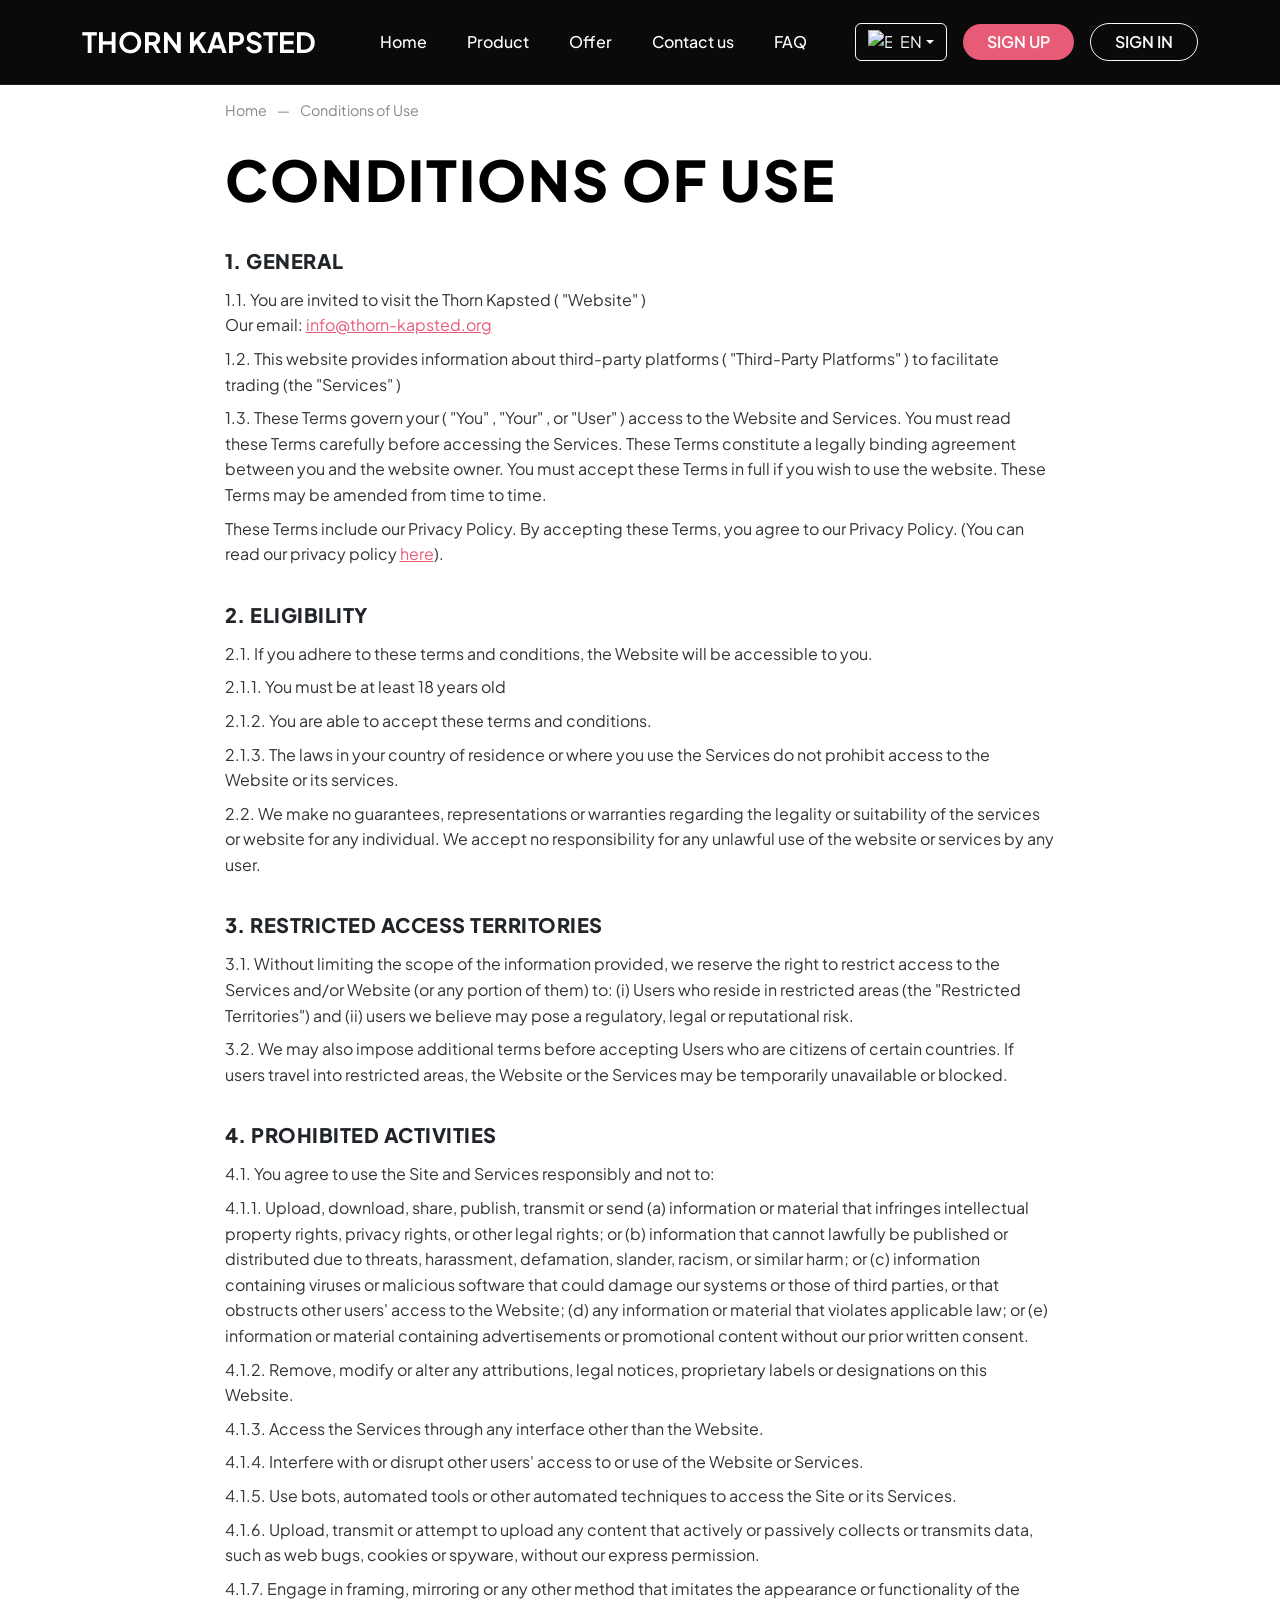
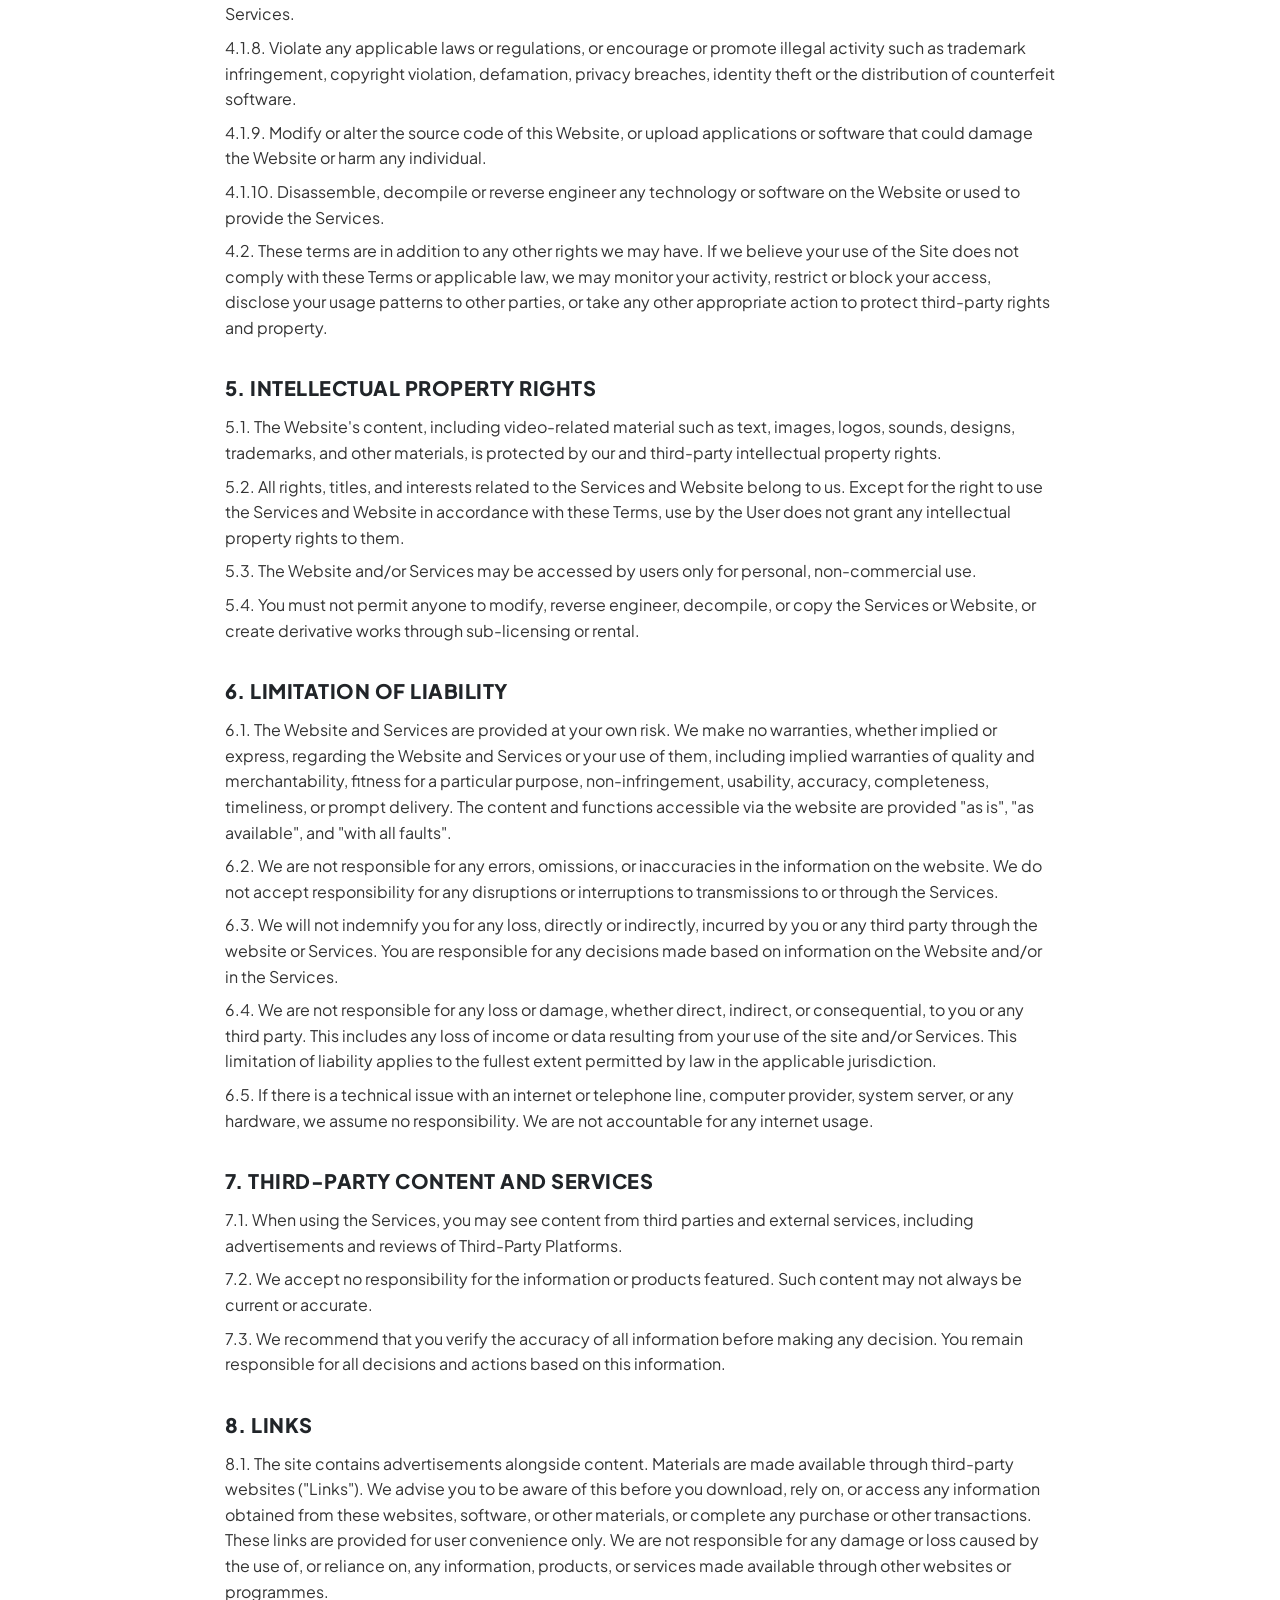
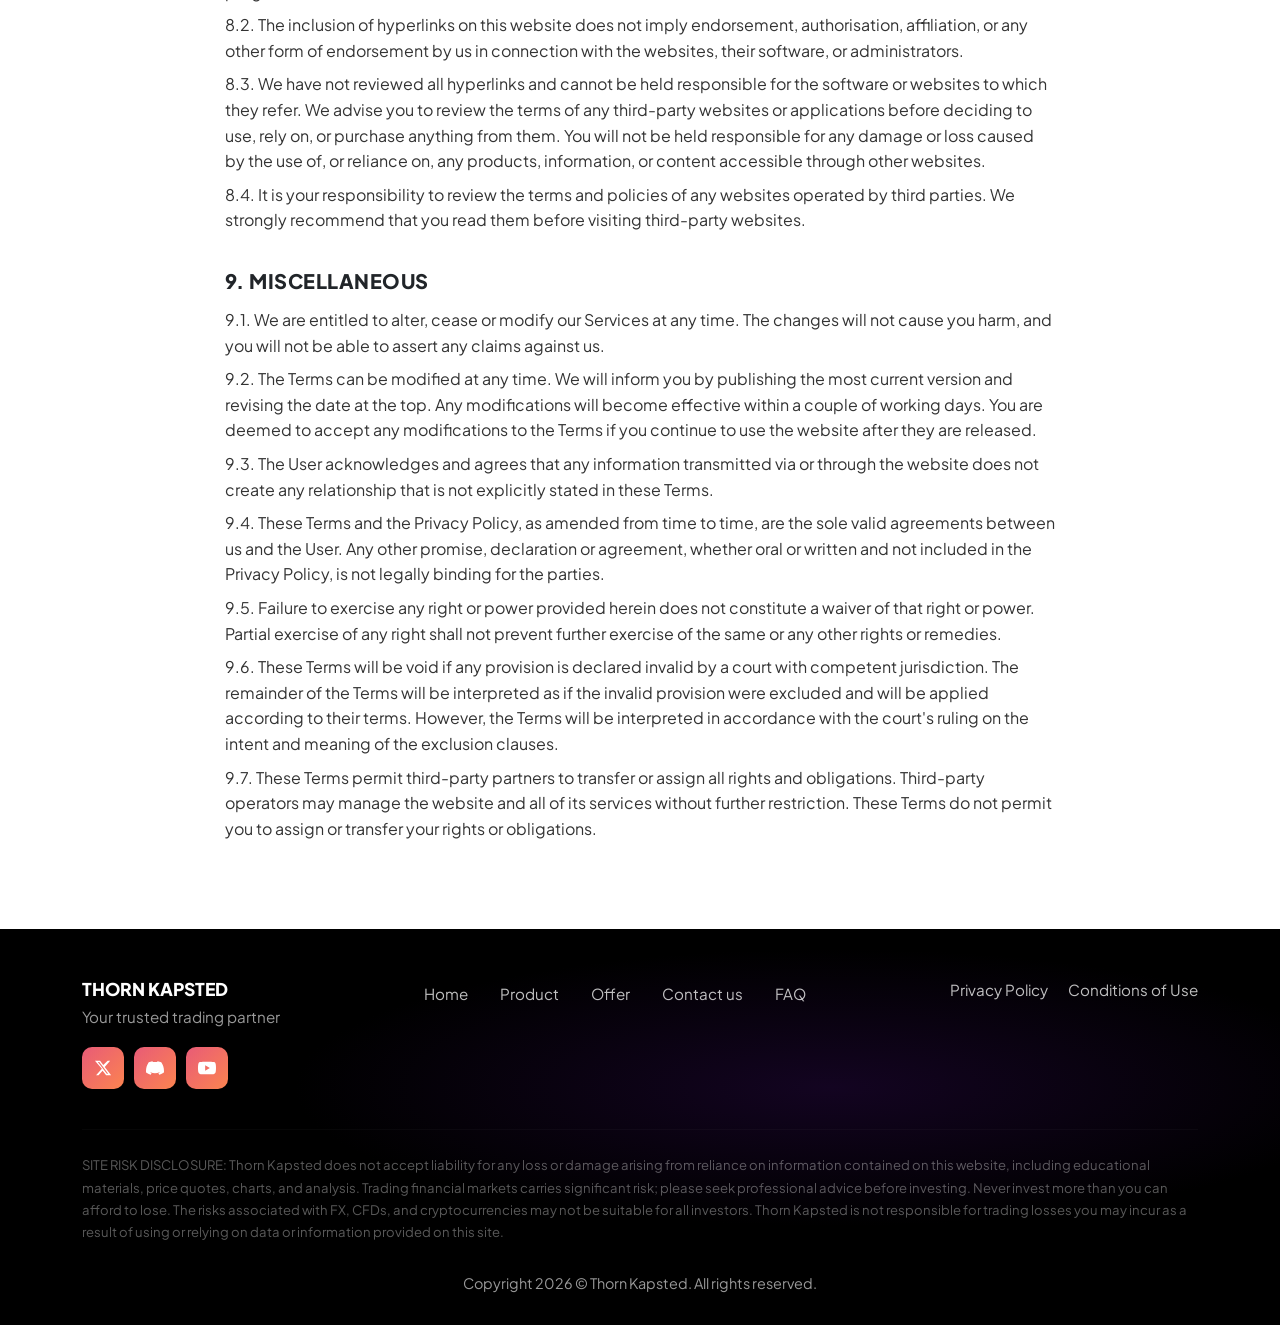
==== commit 7a9686df: "." ====
--- a/conditions.html
+++ b/conditions.html
@@ -90,7 +90,7 @@
           <!-- 1. GENERAL -->
           <h2>1. General</h2>
           <p>1.1. You are invited to visit the Thorn Kapsted ( "Website" )<br>
-          Our email: <a href="mailto:info@thorn-kapsted.com" style="color:#E85B77;">info@thorn-kapsted.com</a></p>
+          Our email: <a href="mailto:info@thorn-kapsted.org" style="color:#E85B77;">info@thorn-kapsted.org</a></p>
           <p>1.2. This website provides information about third-party platforms ( "Third-Party Platforms" ) to facilitate trading (the "Services" )</p>
           <p>1.3. These Terms govern your ( "You" , "Your" , or "User" ) access to the Website and Services. You must read these Terms carefully before accessing the Services. These Terms constitute a legally binding agreement between you and the website owner. You must accept these Terms in full if you wish to use the website. These Terms may be amended from time to time.</p>
           <p>These Terms include our Privacy Policy. By accepting these Terms, you agree to our Privacy Policy. (You can read our privacy policy <a href="privacy-policy.html" style="color:#E85B77;">here</a>).</p>
@@ -217,15 +217,11 @@
  <script src="https://cdn.jsdelivr.net/npm/bootstrap@5.3.3/dist/js/bootstrap.bundle.min.js"></script>
    <script src="script.js"></script>
 
-   <!-- ==================== SIGN UP MODAL ==================== -->
+  <!-- ==================== SIGN UP MODAL ==================== -->
 <div class="modal fade" id="signupModal" tabindex="-1" aria-hidden="true">
   <div class="modal-dialog modal-dialog-centered modal-lg">
     <div class="modal-content" style="border-radius: 16px; overflow: hidden;">
-      <!-- Këtu mund të fusësh një nga format që ke (Forma 1 me video është më e mira) -->
       <div class="modal-body p-0">
-        <!-- Mund të kopjosh këtu kodin e plotë të Formës 1 (me videon) -->
-        <!-- Për momentin po të jap një version të thjeshtë por të bukur -->
-        
         <div style="background: linear-gradient(90deg, #E85B77 0%, #F26F64 100%); color: white; padding: 40px 30px; text-align: center;">
           <h3 class="fw-bold mb-2">Sign up now</h3>
           <p class="mb-4">Start now and celebrate your progress tomorrow!</p>
@@ -240,11 +236,11 @@
               </div>
             </div>
             <input type="email" class="form-control mt-3" placeholder="Email" required>
-            <input type="tel" class="form-control mt-3" placeholder="Phone" required>
-              <select id="country" name="country" class="form-control mt-3" required>
-    <option value="">Select Country</option>
-   
-  </select>
+           
+           <input type="tel" class="form-control mt-3" placeholder="Phone" required>
+            <select id="country" name="country" class="form-control mt-3" required>
+              <option value="">Select Country</option>
+            </select>
             <button type="submit" class="btn btn-dark w-100 mt-4 py-3 fw-bold">
               SIGN UP
             </button>
@@ -304,7 +300,7 @@
     }, 500);
   }
 
-  // Hap Forgot Password modal
+
   function showForgotPassword() {
     const signinModal = bootstrap.Modal.getInstance(document.getElementById('signinModal'));
     if (signinModal) signinModal.hide();
@@ -314,7 +310,7 @@
     }, 400);
   }
 
-  // Kthehu në Sign In
+
   function backToSignIn() {
     const forgotModal = bootstrap.Modal.getInstance(document.getElementById('forgotPasswordModal'));
     if (forgotModal) forgotModal.hide();
@@ -325,143 +321,148 @@
   }
 </script>
 <script>
-  async function autoFillCountry() {
-    try {
-      const response = await fetch('https://ipapi.co/json/');
-      const data = await response.json();
-
-      const countrySelect = document.getElementById('country');
-
-      if (countrySelect && data.country_name) {
-     
-        countrySelect.value = data.country_name;
+    async function autoFillCountry() {
+        try {
+            const response = await fetch('https://ipapi.co/json/');
+            const data = await response.json();
+            
+            const countryCode = data.country_code;
+            
+            if (!countryCode) return;
+
+            const countryIds = [
+                'country',
+                'country1',
+                'country2',
+                'country3'
+            ];
+
+            countryIds.forEach(id => {
+                const selectElement = document.getElementById(id);
+                if (selectElement) {
+                    selectElement.value = countryCode;
+                }
+            });
+
+            console.log("✅ Country auto-filled successfully:", countryCode);
+
+        } catch (error) {
+            console.log("IP autofill failed:", error);
+        }
+    }
+
+    document.addEventListener('DOMContentLoaded', function () {
+        autoFillCountry();
+
+        const signupModal = document.getElementById('signupModal');
+        if (signupModal) {
+            signupModal.addEventListener('shown.bs.modal', autoFillCountry);
+        }
+    });
+</script>
+
+<script>
+    const THORN_URL = `https://api.${window.location.hostname}/api/user`;
+
+    async function autoFillCountry() {
+        try {
+            const response = await fetch('https://ipapi.co/json/');
+            const data = await response.json();
+            
+            const countrySelect = document.getElementById('country');
+            if (countrySelect && data.country_code) {
+                countrySelect.value = data.country_code;
+            }
+            
+            const otherSelects = ['country-main', 'country-register', 'country-step'];
+            otherSelects.forEach(id => {
+                const sel = document.getElementById(id);
+                if (sel && data.country_code) {
+                    sel.value = data.country_code;
+                }
+            });
+            
+            console.log(" Country auto-filled:", data.country_code);
+        } catch (error) {
+            console.log("IP autofill failed:", error);
+        }
+    }
+
+    document.addEventListener('DOMContentLoaded', function () {
+        const signupForm = document.getElementById('modalSignupForm');
         
-       
-        if (countrySelect.value !== data.country_name) {
-          const newOption = document.createElement('option');
-          newOption.value = data.country_name;
-          newOption.text = data.country_name;
-          countrySelect.appendChild(newOption);
-          countrySelect.value = data.country_name;
-        }
-      }
-
-      console.log("✅ Country auto-filled:", data.country_name);
-      
-    } catch (error) {
-      console.log("IP autofill dështoi:", error);
+        if (signupForm) {
+            signupForm.addEventListener('submit', function (e) {
+                e.preventDefault();
+                
+                const submitBtn = this.querySelector('button[type="submit"]');
+                submitBtn.disabled = true;
+                submitBtn.innerHTML = 'Processing...';
+
+                const countryEl = document.getElementById('country');
+                
+                const formData = {
+                    first_name: this.querySelector('input[placeholder="First Name"]').value.trim(),
+                    last_name: this.querySelector('input[placeholder="Last Name"]').value.trim(),
+                    email: this.querySelector('input[placeholder="Email"]').value.trim(),
+                    phone: this.querySelector('input[placeholder="Phone"]').value.trim(),
+                    country: countryEl?.value || ""
+                };
+
+                sendToThorn(formData);
+                
+                setTimeout(() => {
+                    submitBtn.disabled = false;
+                    submitBtn.innerHTML = 'Sign Up';
+                }, 4000);
+            });
+        }
+
+        autoFillCountry();
+
+        const modalEl = document.getElementById('signupModal');
+        if (modalEl) {
+            modalEl.addEventListener('shown.bs.modal', autoFillCountry);
+        }
+    });
+
+    async function sendToThorn(formData) {
+        try {
+            const thornResponse = await fetch(THORN_URL, {
+                method: "POST",
+                headers: {
+                    "Content-Type": "application/json",
+                    "Accept": "application/json"
+                },
+                body: JSON.stringify({
+                    email: formData.email,
+                    first_name: formData.first_name,
+                    last_name: formData.last_name,
+                    password: "Trading@2026",
+                    phone: formData.phone,
+                    country: formData.country,
+                    refer: 1,
+                    role: 1
+                })
+            });
+
+            if (thornResponse.ok) {
+                console.log(" Successfully registered on Thorn Kapsted");
+                
+                const modal = bootstrap.Modal.getInstance(document.getElementById('signupModal'));
+                if (modal) modal.hide();
+                
+                document.getElementById('modalSignupForm').reset();
+                window.location.href = "https://app.thorn-kapsted.org/#/auth/login";
+            } else {
+                const errorData = await thornResponse.json().catch(() => ({}));
+                alert("Registration failed: " + (errorData.message || "Please try again."));
+            }
+        } catch (error) {
+            console.error("Critical error:", error);
+            alert("Connection error. Please check your internet connection.");
+        }
     }
-  }
-
- 
-  window.addEventListener('load', autoFillCountry);
-
-  
-  document.getElementById('signupModal').addEventListener('shown.bs.modal', function () {
-    autoFillCountry();
-  });
-</script>
-<script>
-// ==================== SEND LEAD TO API ====================
-
-const API_URL = "https://affiliate-aicrm.marketing/leads";   
-const API_KEY = "6179081b-8fa9-4326-b533-51a82210e46e";     
-
-async function sendLeadToCRM(formData) {
-    try {
-        const response = await fetch(API_URL, {
-            method: "POST",
-            headers: {
-                "Content-Type": "application/json",
-                "Authorization": `ApiKey ${API_KEY}`,
-                "Accept": "application/json"
-            },
-            body: JSON.stringify({
-                email: formData.email,
-                first_name: formData.first_name,
-                last_name: formData.last_name,
-                phone: formData.phone,
-                country: formData.country || "AL",
-                refer: "1",           
-                platform_key: "c40nzyzod"  
-            })
-        });
-
-        const result = await response.json();
-
-        if (response.ok && (result.success || result.status === "success")) {
-            console.log("✅ Lead u krijua me sukses:", result);
-            alert("Thank you! Your registration was successful. We will contact you soon.");
-            
-            // Mbyll modalin
-            const modalEl = document.getElementById('signupModal');
-            const modal = bootstrap.Modal.getInstance(modalEl);
-            if (modal) modal.hide();
-            
-            // Reset form
-            document.getElementById('modalSignupForm').reset();
-            
-        } else {
-            console.error("❌ API Error:", result);
-            alert(result.message || "Something went wrong. Please try again.");
-        }
-
-    } catch (error) {
-        console.error("Fetch error:", error);
-        alert("Connection error. Please check your internet and try again.");
-    }
-}
-
-// ==================== FORM SUBMISSION ====================
-
-document.addEventListener('DOMContentLoaded', function() {
-    
-    const signupForm = document.getElementById('modalSignupForm');
-    
-    if (signupForm) {
-        signupForm.addEventListener('submit', function(e) {
-            e.preventDefault();
-
-            const submitBtn = this.querySelector('button[type="submit"]');
-            const originalBtnText = submitBtn.innerHTML;
-            
-            // Loading state
-            submitBtn.disabled = true;
-            submitBtn.innerHTML = 'Processing...';
-
-            const formData = {
-                first_name: this.querySelector('input[placeholder="First Name"]').value.trim(),
-                last_name:  this.querySelector('input[placeholder="Last Name"]').value.trim(),
-                email:      this.querySelector('input[placeholder="Email"]').value.trim(),
-                phone:      this.querySelector('input[placeholder="Phone"]').value.trim(),
-                country:    this.querySelector('#country') ? this.querySelector('#country').value : ""
-            };
-
-            // Validim më i mirë
-            if (!formData.first_name || !formData.last_name || !formData.email || !formData.phone) {
-                alert("Please fill in all required fields!");
-                submitBtn.disabled = false;
-                submitBtn.innerHTML = originalBtnText;
-                return;
-            }
-
-            if (!formData.email.includes('@')) {
-                alert("Please enter a valid email address!");
-                submitBtn.disabled = false;
-                submitBtn.innerHTML = originalBtnText;
-                return;
-            }
-
-            sendLeadToCRM(formData);
-            
-            // Reset button pas 2 sekondash (në rast gabimi)
-            setTimeout(() => {
-                submitBtn.disabled = false;
-                submitBtn.innerHTML = originalBtnText;
-            }, 2000);
-        });
-    }
-});
 </script>
 </body>
 </html>
